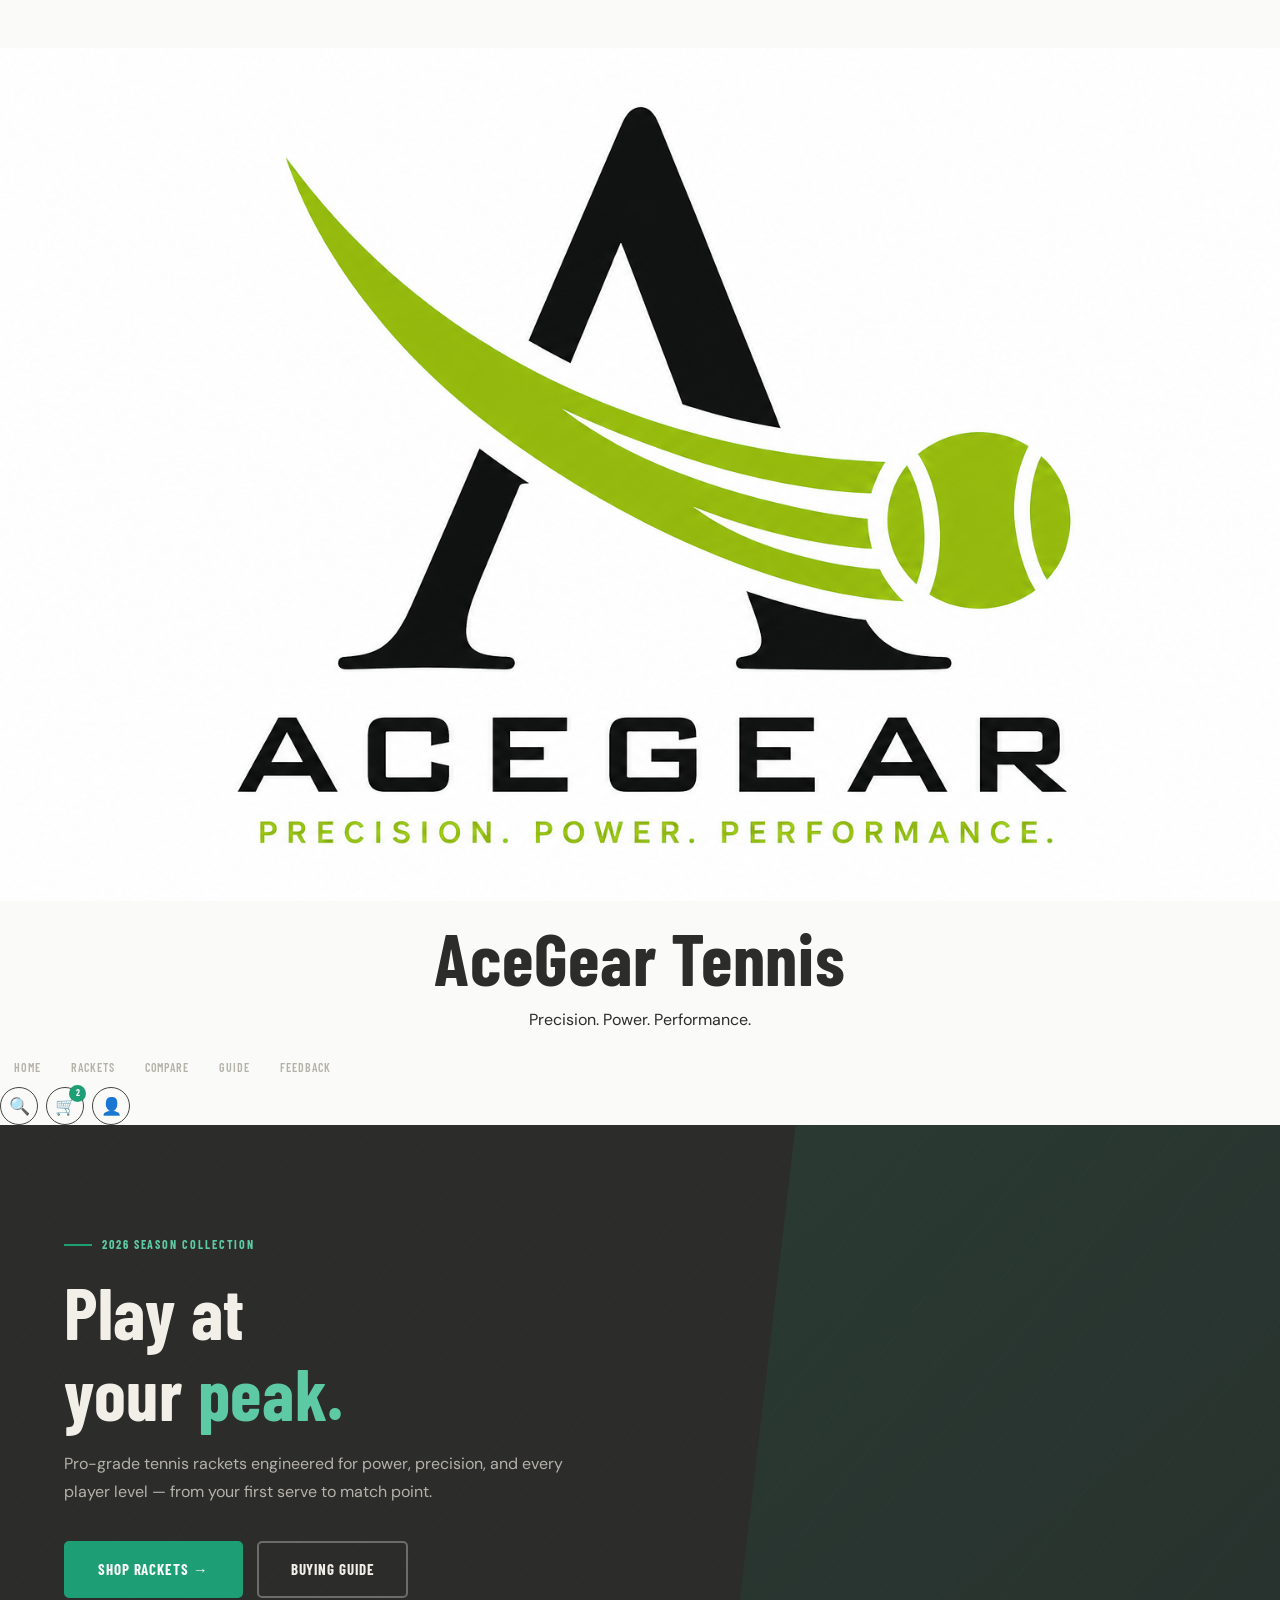
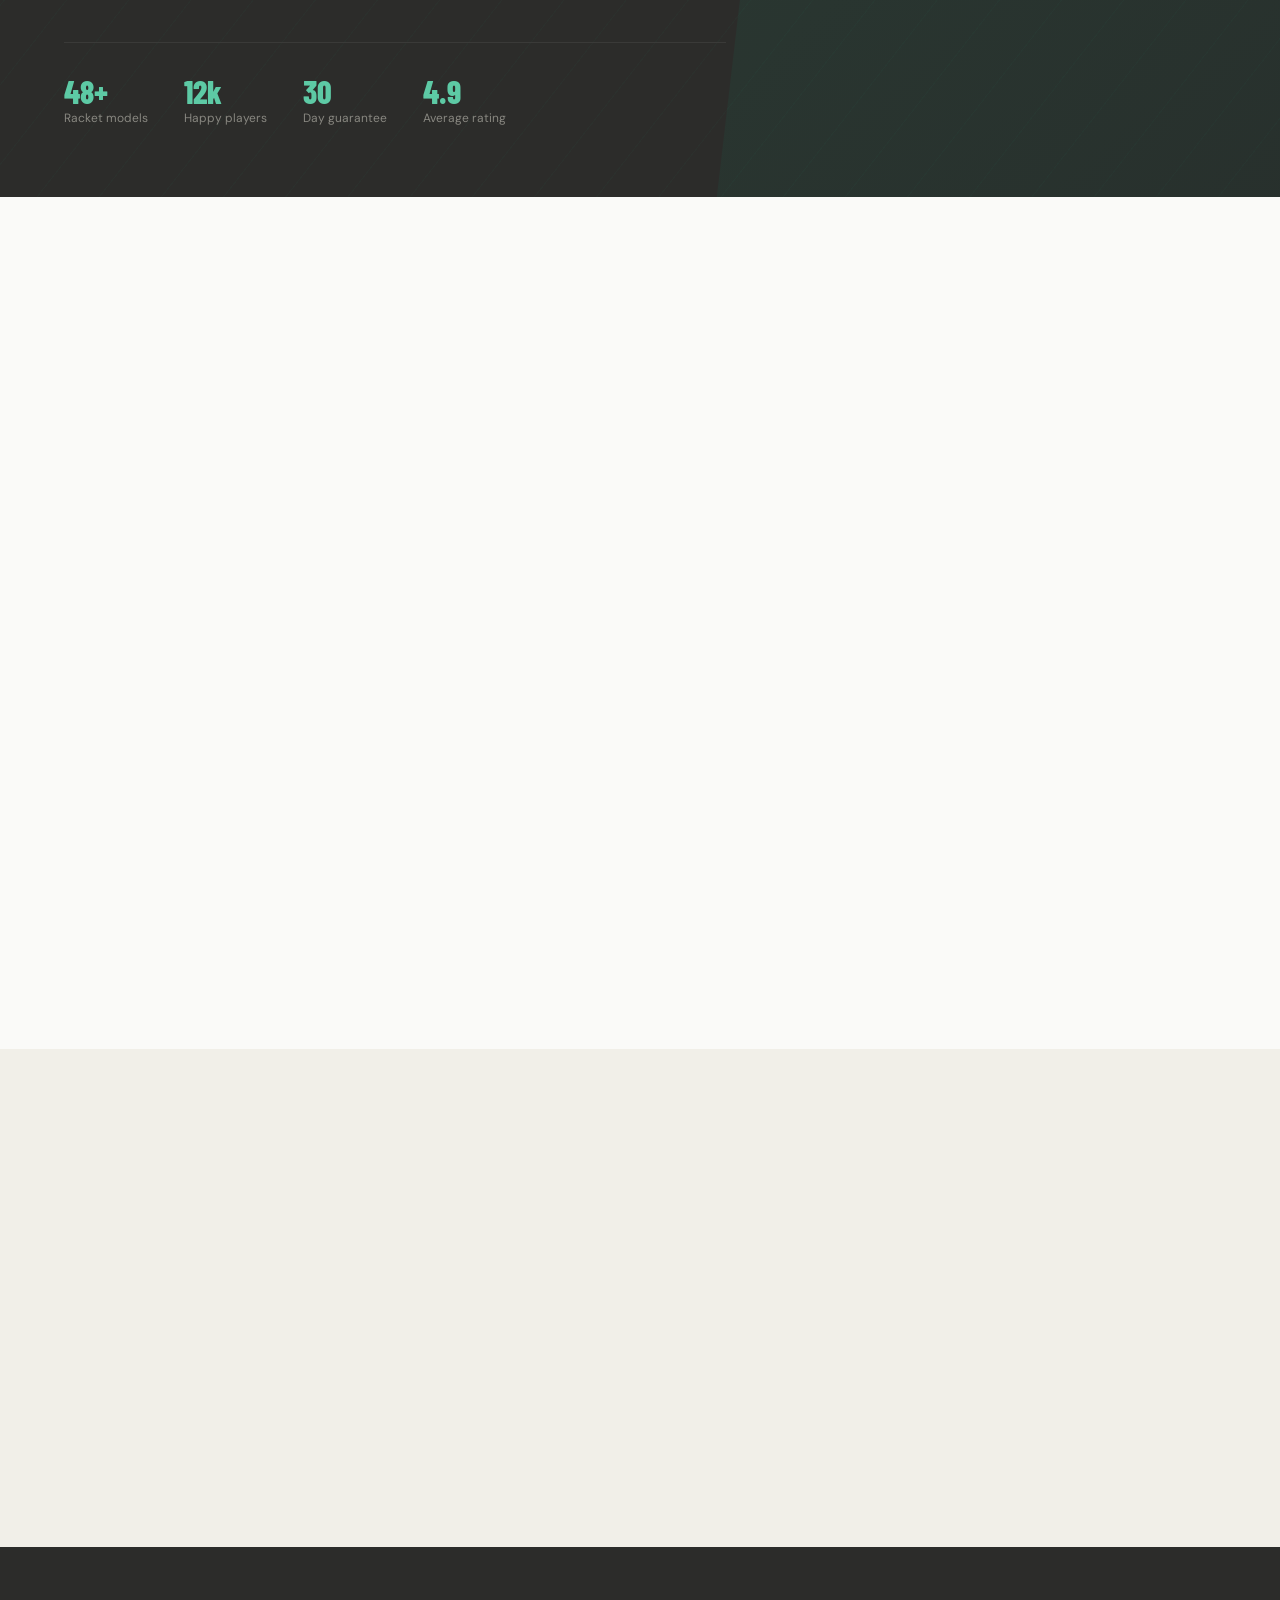
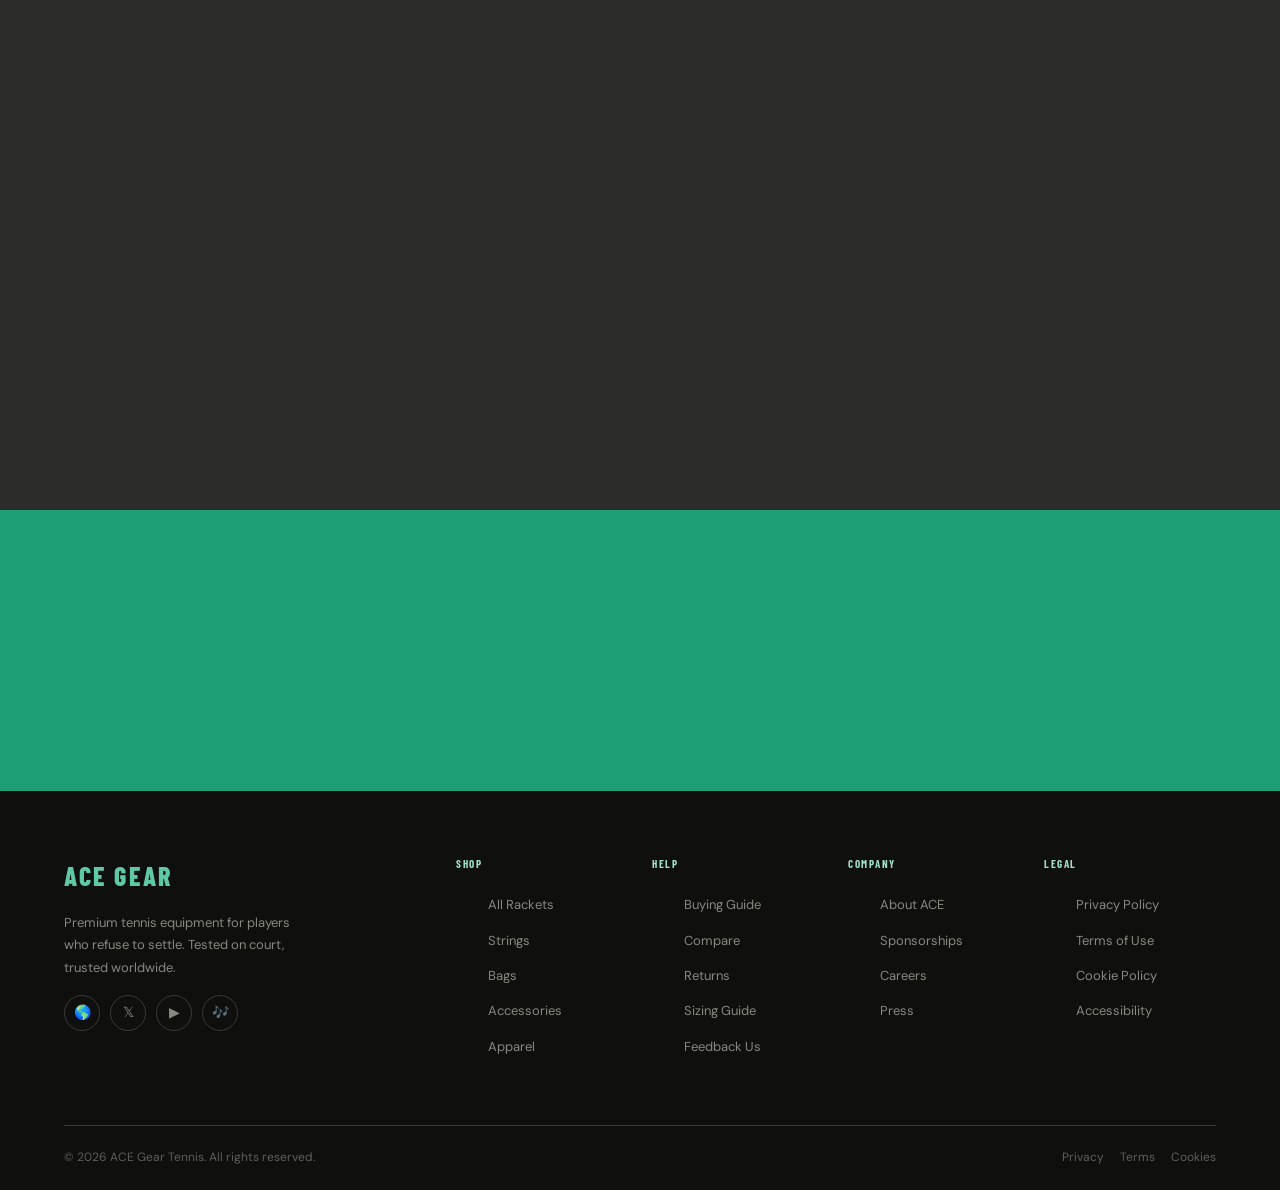
==== index.html @ 5ed45005 "Update index.html" ====
<!DOCTYPE html>
<html lang="en">
<head>
  <meta charset="UTF-8">
  <meta name="viewport" content="width=device-width, initial-scale=1.0">
  <meta name="description" content="ACE Gear – Premium tennis rackets and equipment engineered for every level of player.">
  <meta name="author" content="ACE Gear">
  <title>ACE Gear | Premium Tennis Equipment</title>
  <link rel="stylesheet" href="https://cdn.jsdelivr.net/npm/bootstrap@5.3.3/dist/css/bootstrap.min.css">
  <link rel="stylesheet" href="style.css">
</head>
<body>

  <!-- ══ NAVBAR ══ -->
  <section id="home" class="text-center mt-5">
    
    <img src="logo.png" 
         alt="AceGear Logo"
         class="mx-auto w-16 mb-3">

    <h1 class="text-5xl font-black">AceGear Tennis</h1>
    <p class="text-on-surface-variant mt-2">
        Precision. Power. Performance.
    </p>

</section>
      <div class="nav-main" role="menubar">
        <a class="nav-item-link" href="index.html"     role="menuitem">Home</a>
        <a class="nav-item-link"        href="rackets.html"   role="menuitem">Rackets</a>
        <a class="nav-item-link"        href="compare.html"   role="menuitem">Compare</a>
        <a class="nav-item-link"        href="guide.html"     role="menuitem">Guide</a>
        <a class="nav-item-link"        href="feedback.html"   role="menuitem">Feedback</a>
      </div>
      <div class="nav-actions">
        <button class="nav-icon" aria-label="Search">&#128269;</button>
        <button class="nav-icon" aria-label="Shopping cart">
          &#128722;<span class="cart-dot">2</span>
        </button>
        <button class="nav-icon" aria-label="Account">&#128100;</button>
        <button class="nav-toggler" aria-label="Toggle navigation" aria-expanded="false">&#9776;</button>
      </div>
    </div>
    <div class="nav-mobile" role="menu" aria-label="Mobile navigation">
      <a class="nav-item-link active" href="index.html"   role="menuitem">Home</a>
      <a class="nav-item-link"        href="rackets.html" role="menuitem">Rackets</a>
      <a class="nav-item-link"        href="compare.html" role="menuitem">Compare</a>
      <a class="nav-item-link"        href="guide.html"   role="menuitem">Guide</a>
      <a class="nav-item-link"        href="feedback.html" role="menuitem">Feedback</a>
    </div>
  </nav>

  <!-- ══ HERO ══ -->
  <section class="hero-section" aria-label="Hero banner">
    <div class="container">
      <div class="row">
        <div class="col-lg-7 hero-content">
          <div class="hero-eyebrow">2026 Season Collection</div>
          <h1>Play at<br>your <em>peak.</em></h1>
          <p class="hero-sub">
            Pro-grade tennis rackets engineered for power, precision, and every player level —
            from your first serve to match point.
          </p>
          <div class="hero-cta-row">
            <a href="rackets.html" class="btn-ace btn-primary-ace btn-lg-ace">Shop Rackets &#8594;</a>
            <a href="guide.html"   class="btn-ace btn-ghost-ace btn-lg-ace">Buying Guide</a>
          </div>
          <div class="hero-stats">
            <div>
              <div class="hero-stat-val">48+</div>
              <div class="hero-stat-lbl">Racket models</div>
            </div>
            <div>
              <div class="hero-stat-val">12k</div>
              <div class="hero-stat-lbl">Happy players</div>
            </div>
            <div>
              <div class="hero-stat-val">30</div>
              <div class="hero-stat-lbl">Day guarantee</div>
            </div>
            <div>
              <div class="hero-stat-val">4.9</div>
              <div class="hero-stat-lbl">Average rating</div>
            </div>
          </div>
        </div>
      </div>
    </div>
  </section>

  <!-- ══ FEATURED RACKETS ══ -->
  <section class="section-pad" aria-labelledby="featured-heading">
    <div class="container">
      <div class="sec-head center fade-up">
        <span class="eyebrow">Featured Rackets</span>
        <h2 id="featured-heading">Handpicked for 2026</h2>
        <p>From tour-level precision to beginner-friendly power — find your perfect match.</p>
      </div>

      <div class="row g-4">
        <!-- Card 1 -->
        <div class="col-sm-6 col-lg-3 fade-up">
          <article class="product-card" aria-label="Pro X Blade racket">
            <div class="pc-img">&#127934;</div>
            <div class="pc-body">
              <div class="d-flex align-items-center justify-content-between mb-1">
                <span class="pc-name">Pro X Blade</span>
                <span class="badge-ace badge-teal">Pro</span>
              </div>
              <div class="stars mb-1" aria-label="5 out of 5 stars">&#9733;&#9733;&#9733;&#9733;&#9733;</div>
              <div class="pc-price">P1490.99</div>
              <div class="pc-specs">
                <span class="spec-pill">300g</span>
                <span class="spec-pill">16×19</span>
                <span class="spec-pill">Head 100</span>
              </div>
              <div class="pc-actions">
                <button class="btn-ace btn-primary-ace add-to-cart-btn" aria-label="Add Pro X Blade to cart">Add to cart</button>
                <a href="rackets.html" class="btn-ace btn-outline-ace">View</a>
              </div>
            </div>
          </article>
        </div>

        <!-- Card 2 — Best Seller -->
        <div class="col-sm-6 col-lg-3 fade-up">
          <article class="product-card featured" aria-label="Elite 500 Series racket – Best Seller">
            <div class="pc-badge-wrap">
              <span class="badge-ace badge-dark">&#11088; Best Seller</span>
            </div>
            <div class="pc-img pc-img-featured">&#127934;</div>
            <div class="pc-body">
              <div class="d-flex align-items-center justify-content-between mb-1">
                <span class="pc-name">Elite 500</span>
                <span class="badge-ace badge-teal">Pro</span>
              </div>
              <div class="stars mb-1" aria-label="5 out of 5 stars">&#9733;&#9733;&#9733;&#9733;&#9733;</div>
              <div class="pc-price">P2290.99</div>
              <div class="pc-specs">
                <span class="spec-pill">285g</span>
                <span class="spec-pill">18×20</span>
                <span class="spec-pill">Head 98</span>
              </div>
              <div class="pc-actions">
                <button class="btn-ace btn-primary-ace add-to-cart-btn" aria-label="Add Elite 500 to cart">Add to cart</button>
                <a href="rackets.html" class="btn-ace btn-outline-ace">View</a>
              </div>
            </div>
          </article>
        </div>

        <!-- Card 3 -->
        <div class="col-sm-6 col-lg-3 fade-up">
          <article class="product-card" aria-label="Speed Blade Pro racket">
            <div class="pc-img">&#127934;</div>
            <div class="pc-body">
              <div class="d-flex align-items-center justify-content-between mb-1">
                <span class="pc-name">Speed Blade Pro</span>
                <span class="badge-ace badge-amber">Mid</span>
              </div>
              <div class="stars mb-1" aria-label="4 out of 5 stars">&#9733;&#9733;&#9733;&#9733;&#9734;</div>
              <div class="pc-price">P1890.00</div>
              <div class="pc-specs">
                <span class="spec-pill">295g</span>
                <span class="spec-pill">16×19</span>
                <span class="spec-pill">Head 102</span>
              </div>
              <div class="pc-actions">
                <button class="btn-ace btn-primary-ace add-to-cart-btn" aria-label="Add Speed Blade Pro to cart">Add to cart</button>
                <a href="rackets.html" class="btn-ace btn-outline-ace">View</a>
              </div>
            </div>
          </article>
        </div>

        <!-- Card 4 -->
        <div class="col-sm-6 col-lg-3 fade-up">
          <article class="product-card" aria-label="Ace Club Junior racket">
            <div class="pc-img">&#127934;</div>
            <div class="pc-body">
              <div class="d-flex align-items-center justify-content-between mb-1">
                <span class="pc-name">Club Junior</span>
                <span class="badge-ace badge-blue">Beginner</span>
              </div>
              <div class="stars mb-1" aria-label="4 out of 5 stars">&#9733;&#9733;&#9733;&#9733;&#9734;</div>
              <div class="pc-price">P890.99</div>
              <div class="pc-specs">
                <span class="spec-pill">255g</span>
                <span class="spec-pill">16×18</span>
                <span class="spec-pill">Head 105</span>
              </div>
              <div class="pc-actions">
                <button class="btn-ace btn-primary-ace add-to-cart-btn" aria-label="Add Club Junior to cart">Add to cart</button>
                <a href="rackets.html" class="btn-ace btn-outline-ace">View</a>
              </div>
            </div>
          </article>
        </div>
      </div><!-- /row -->

      <div class="text-center mt-5 fade-up">
        <a href="rackets.html" class="btn-ace btn-dark-ace btn-lg-ace">Browse All Rackets &#8594;</a>
      </div>
    </div>
  </section>

  <!-- ══ WHY ACE GEAR ══ -->
  <section class="section-pad why-section" aria-labelledby="why-heading">
    <div class="container">
      <div class="sec-head center fade-up">
        <span class="eyebrow">Why ACE Gear</span>
        <h2 id="why-heading">Built different. Proven on court.</h2>
        <p>Three pillars that set every ACE Gear frame apart from the competition.</p>
      </div>
      <div class="row g-4">
        <div class="col-md-4 fade-up">
          <div class="feat-card">
            <div class="feat-icon" aria-hidden="true">&#11042;</div>
            <h4>Pro-grade Materials</h4>
            <p>High-modulus graphite frames individually tested to tour standards. Built to last, engineered to perform at every level.</p>
          </div>
        </div>
        <div class="col-md-4 fade-up">
          <div class="feat-card">
            <div class="feat-icon" aria-hidden="true">&#9654;</div>
            <h4>Precision Engineering</h4>
            <p>Every string pattern and balance point is tuned for optimal power transfer and control across our full product range.</p>
          </div>
        </div>
        <div class="col-md-4 fade-up">
          <div class="feat-card">
            <div class="feat-icon" aria-hidden="true">&#10022;</div>
            <h4>30-Day Guarantee</h4>
            <p>Not playing better? Return your racket within 30 days — no questions asked. We stand behind every frame we sell.</p>
          </div>
        </div>
      </div>
    </div>
  </section>

  <!-- ══ TESTIMONIALS ══ -->
  <section class="section-pad testi-section" aria-labelledby="testi-heading">
    <div class="container">
      <div class="sec-head center fade-up">
        <span class="eyebrow" style="color:var(--teal-light);">Testimonials</span>
        <h2 id="testi-heading" style="color:var(--cream);">What players say</h2>
        <p style="color:var(--silver);">Real players. Real results.</p>
      </div>
      <div class="row g-4">
        <div class="col-md-4 fade-up">
          <blockquote class="testi-card">
            <div class="stars mb-3">&#9733;&#9733;&#9733;&#9733;&#9733;</div>
            <p class="testi-quote">"The Elite 500 completely transformed my baseline game. More power, less arm fatigue. I won't play with anything else."</p>
            <footer class="testi-author">
              <div class="testi-avatar" aria-hidden="true">JM</div>
              <div>
                <div class="testi-name">Jordan M.</div>
                <div class="testi-title">Club player &middot; 4.5 NTRP</div>
              </div>
            </footer>
          </blockquote>
        </div>
        <div class="col-md-4 fade-up">
          <blockquote class="testi-card">
            <div class="stars mb-3">&#9733;&#9733;&#9733;&#9733;&#9733;</div>
            <p class="testi-quote">"Switched to the Pro X Blade after 10 years on a different brand. The difference in control is night and day."</p>
            <footer class="testi-author">
              <div class="testi-avatar" aria-hidden="true">SA</div>
              <div>
                <div class="testi-name">Sara A.</div>
                <div class="testi-title">Tournament player &middot; 5.0 NTRP</div>
              </div>
            </footer>
          </blockquote>
        </div>
        <div class="col-md-4 fade-up">
          <blockquote class="testi-card">
            <div class="stars mb-3">&#9733;&#9733;&#9733;&#9733;&#9734;</div>
            <p class="testi-quote">"My son started with the Club Junior — the lightweight frame helped him develop great swing mechanics from day one."</p>
            <footer class="testi-author">
              <div class="testi-avatar" aria-hidden="true">TK</div>
              <div>
                <div class="testi-name">Thabo K.</div>
                <div class="testi-title">Parent &middot; Beginner player</div>
              </div>
            </footer>
          </blockquote>
        </div>
      </div>
    </div>
  </section>

  <!-- ══ CTA BANNER ══ -->
  <section class="cta-banner" aria-label="Call to action">
    <div class="container text-center fade-up">
      <h2>Not sure which racket is right for you?</h2>
      <p>Use our interactive compare tool or read the complete buying guide.</p>
      <div class="d-flex gap-3 justify-content-center flex-wrap">
        <a href="compare.html" class="btn-ace btn-dark-ace btn-lg-ace">Compare Rackets</a>
        <a href="guide.html"   class="btn-ace btn-ghost-ace btn-lg-ace">Read the Guide</a>
      </div>
    </div>
  </section>

  <!-- ══ FOOTER ══ -->
  <footer class="ace-footer" role="contentinfo">
    <div class="container">
      <div class="row g-4">
        <div class="col-lg-4 col-md-6">
          <div class="footer-brand">ACE GEAR</div>
          <p class="footer-desc">Premium tennis equipment for players who refuse to settle. Tested on court, trusted worldwide.</p>
          <div class="footer-social mt-3" aria-label="Social media links">
            <a href="#" class="footer-soc-btn" aria-label="Instagram">&#127758;</a>
            <a href="#" class="footer-soc-btn" aria-label="Twitter">&#120143;</a>
            <a href="#" class="footer-soc-btn" aria-label="YouTube">&#9654;</a>
            <a href="#" class="footer-soc-btn" aria-label="TikTok">&#127926;</a>
          </div>
        </div>
        <div class="col-lg-2 col-md-3 col-6">
          <div class="footer-heading">Shop</div>
          <ul class="footer-links">
            <li><a href="rackets.html">All Rackets</a></li>
            <li><a href="#">Strings</a></li>
            <li><a href="#">Bags</a></li>
            <li><a href="#">Accessories</a></li>
            <li><a href="#">Apparel</a></li>
          </ul>
        </div>
        <div class="col-lg-2 col-md-3 col-6">
          <div class="footer-heading">Help</div>
          <ul class="footer-links">
            <li><a href="guide.html">Buying Guide</a></li>
            <li><a href="compare.html">Compare</a></li>
            <li><a href="#">Returns</a></li>
            <li><a href="#">Sizing Guide</a></li>
            <li><a href="feedback.html">Feedback Us</a></li>
          </ul>
        </div>
        <div class="col-lg-2 col-md-3 col-6">
          <div class="footer-heading">Company</div>
          <ul class="footer-links">
            <li><a href="#">About ACE</a></li>
            <li><a href="#">Sponsorships</a></li>
            <li><a href="#">Careers</a></li>
            <li><a href="#">Press</a></li>
          </ul>
        </div>
        <div class="col-lg-2 col-md-3 col-6">
          <div class="footer-heading">Legal</div>
          <ul class="footer-links">
            <li><a href="#">Privacy Policy</a></li>
            <li><a href="#">Terms of Use</a></li>
            <li><a href="#">Cookie Policy</a></li>
            <li><a href="#">Accessibility</a></li>
          </ul>
        </div>
      </div>
      <div class="footer-bottom">
        <span>&copy; 2026 ACE Gear Tennis. All rights reserved.</span>
        <div class="d-flex gap-3">
          <a href="#">Privacy</a>
          <a href="#">Terms</a>
          <a href="#">Cookies</a>
        </div>
      </div>
    </div>
  </footer>

  <script src="https://cdn.jsdelivr.net/npm/bootstrap@5.3.3/dist/js/bootstrap.bundle.min.js"></script>
  <script src="js/main.js"></script>
</body>
</html>
---- style.css ----
/* ============================================================
   ACE GEAR TENNIS — Main Stylesheet
   HTML5 + Bootstrap 5.3 + Custom CSS3
   Fonts: Barlow Condensed (display) + DM Sans (body)
   ============================================================ */
@import url('https://fonts.googleapis.com/css2?family=Barlow+Condensed:wght@400;500;600;700;800&family=DM+Sans:ital,wght@0,300;0,400;0,500;1,400&display=swap');

:root {
  --black:#0F0F0E;--charcoal:#2C2C2A;--charcoal-2:#3A3A38;--charcoal-3:#444441;
  --mid:#5F5E5A;--muted:#888780;--silver:#B4B2A9;--light:#D3D1C7;--cream:#F1EFE8;--white:#FAFAF8;
  --teal:#1D9E75;--teal-dark:#0F6E56;--teal-xdark:#085041;--teal-light:#5DCAA5;
  --teal-pale:#9FE1CB;--teal-bg:#E1F5EE;
  --amber:#EF9F27;--red:#E24B4A;
  --font-display:'Barlow Condensed',sans-serif;--font-body:'DM Sans',sans-serif;
  --radius-sm:5px;--radius-md:10px;--radius-lg:14px;
  --shadow-sm:0 2px 8px rgba(0,0,0,.09);--shadow-md:0 6px 20px rgba(0,0,0,.11);--shadow-lg:0 12px 40px rgba(0,0,0,.15);
  --transition:.22s ease;
}
*,*::before,*::after{box-sizing:border-box;margin:0;padding:0}
html{scroll-behavior:smooth}
body{font-family:var(--font-body);background:var(--white);color:var(--charcoal);line-height:1.65;-webkit-font-smoothing:antialiased}
a{text-decoration:none;color:inherit;transition:var(--transition)}
ul{list-style:none}
img{max-width:100%;display:block;height:auto}
button,input,select,textarea{font-family:var(--font-body)}
button{cursor:pointer}
::selection{background:var(--teal);color:var(--white)}
h1,h2,h3,h4,h5,h6{font-family:var(--font-display);font-weight:700;line-height:1.12;letter-spacing:.01em;color:var(--charcoal)}
h1{font-size:clamp(40px,6vw,72px)}h2{font-size:clamp(28px,4vw,42px)}h3{font-size:clamp(20px,2.5vw,28px)}h4{font-size:20px}
p{line-height:1.72}
.container{max-width:1200px;margin:0 auto;padding:0 24px}
.container-sm{max-width:900px;margin:0 auto;padding:0 24px}
.section-pad{padding:72px 0}.section-sm{padding:44px 0}
.eyebrow{font-family:var(--font-display);font-size:11px;font-weight:700;letter-spacing:.14em;text-transform:uppercase;color:var(--teal);display:block;margin-bottom:10px}

/* Buttons */
.btn-ace{display:inline-flex;align-items:center;justify-content:center;gap:7px;font-family:var(--font-display);font-weight:700;font-size:13px;letter-spacing:.06em;text-transform:uppercase;padding:11px 24px;border-radius:var(--radius-sm);border:2px solid transparent;cursor:pointer;transition:var(--transition);white-space:nowrap}
.btn-primary-ace{background:var(--teal);color:var(--white);border-color:var(--teal)}
.btn-primary-ace:hover{background:var(--teal-dark);border-color:var(--teal-dark);color:var(--white);transform:translateY(-2px);box-shadow:var(--shadow-md)}
.btn-outline-ace{background:transparent;color:var(--teal);border-color:var(--teal)}
.btn-outline-ace:hover{background:var(--teal);color:var(--white)}
.btn-dark-ace{background:var(--charcoal);color:var(--cream);border-color:var(--charcoal)}
.btn-dark-ace:hover{background:var(--black);color:var(--cream);transform:translateY(-1px)}
.btn-ghost-ace{background:transparent;color:var(--cream);border-color:rgba(255,255,255,.3)}
.btn-ghost-ace:hover{background:rgba(255,255,255,.1);color:var(--cream)}
.btn-red-ace{background:transparent;color:var(--red);border-color:var(--red)}
.btn-red-ace:hover{background:var(--red);color:var(--white)}
.btn-sm-ace{padding:7px 15px;font-size:11px}.btn-lg-ace{padding:14px 32px;font-size:15px}.btn-block{width:100%}

/* Badges */
.badge-ace{display:inline-block;font-family:var(--font-display);font-size:10px;font-weight:700;letter-spacing:.06em;text-transform:uppercase;padding:3px 10px;border-radius:20px}
.badge-teal{background:var(--teal-bg);color:var(--teal-xdark)}.badge-dark{background:var(--charcoal);color:var(--teal-pale)}
.badge-amber{background:#FAEEDA;color:#633806}.badge-blue{background:#E6F1FB;color:#0C447C}.badge-red{background:#FCEBEB;color:#791F1F}

.stars{color:var(--amber);font-size:13px;letter-spacing:1.5px}
.spec-pill{display:inline-block;background:var(--teal-bg);color:var(--teal-xdark);font-size:10px;font-weight:600;padding:3px 9px;border-radius:20px;margin:2px 1px;font-family:var(--font-display);letter-spacing:.04em}
.sec-head{margin-bottom:48px}.sec-head h2{margin-bottom:12px}.sec-head p{color:var(--muted);font-size:15px;max-width:520px}
.sec-head.center{text-align:center}.sec-head.center p{margin:0 auto}

/* Navbar */
.ace-navbar{position:fixed;top:0;left:0;right:0;z-index:1050;background:var(--charcoal);height:70px;display:flex;align-items:center;box-shadow:0 2px 20px rgba(0,0,0,.3);transition:background .35s ease,box-shadow .35s ease}
.ace-navbar.scrolled{background:rgba(26,26,24,.96);backdrop-filter:blur(14px);-webkit-backdrop-filter:blur(14px);box-shadow:0 2px 30px rgba(0,0,0,.4)}
.ace-navbar .container{display:flex;align-items:center;width:100%;gap:0}
.nav-brand{font-family:var(--font-display);font-size:24px;font-weight:800;color:var(--teal-light);letter-spacing:.12em;flex-shrink:0;margin-right:36px}
.nav-brand span{color:var(--cream)}
.nav-main{display:flex;align-items:center;gap:2px;flex:1}
.nav-item-link{font-family:var(--font-display);font-size:12px;font-weight:600;letter-spacing:.08em;text-transform:uppercase;color:var(--silver);padding:9px 14px;border-radius:var(--radius-sm);transition:var(--transition);position:relative}
.nav-item-link:hover{color:var(--teal-light)}
.nav-item-link.active{color:var(--teal-light)}
.nav-item-link.active::after{content:'';position:absolute;bottom:-2px;left:14px;right:14px;height:2px;background:var(--teal);border-radius:2px}
.nav-actions{display:flex;align-items:center;gap:8px;margin-left:auto}
.nav-icon{width:38px;height:38px;border-radius:50%;border:1px solid var(--charcoal-3);background:transparent;color:var(--silver);display:flex;align-items:center;justify-content:center;font-size:17px;transition:var(--transition);position:relative}
.nav-icon:hover{border-color:var(--teal);color:var(--teal-light);background:rgba(29,158,117,.1)}
.nav-icon .cart-dot{position:absolute;top:-3px;right:-3px;background:var(--teal);color:var(--white);font-size:9px;font-weight:700;width:17px;height:17px;border-radius:50%;display:flex;align-items:center;justify-content:center;font-family:var(--font-display)}
.nav-toggler{display:none;background:none;border:1px solid var(--charcoal-3);color:var(--silver);padding:7px 11px;border-radius:var(--radius-sm);font-size:18px;line-height:1}
.nav-mobile{display:none;position:fixed;top:70px;left:0;right:0;background:rgba(26,26,24,.98);backdrop-filter:blur(16px);padding:16px 20px;z-index:1049;flex-direction:column;gap:4px;border-top:1px solid var(--charcoal-2)}
.nav-mobile.open{display:flex}
.nav-mobile .nav-item-link{font-size:14px;padding:11px 10px}

/* Hero */
.hero-section{background:var(--charcoal);min-height:580px;padding:110px 0 68px;position:relative;overflow:hidden;display:flex;align-items:center}
.hero-section::before{content:'';position:absolute;inset:0;z-index:0;background:repeating-linear-gradient(-52deg,transparent 0,transparent 48px,rgba(29,158,117,.035) 48px,rgba(29,158,117,.035) 49px)}
.hero-section::after{content:'';position:absolute;right:0;top:0;bottom:0;width:44%;z-index:0;background:linear-gradient(140deg,var(--teal) 0%,var(--teal-xdark) 100%);clip-path:polygon(14% 0,100% 0,100% 100%,0 100%);opacity:.12}
.hero-content{position:relative;z-index:1}
.hero-eyebrow{font-family:var(--font-display);font-size:12px;font-weight:700;letter-spacing:.16em;text-transform:uppercase;color:var(--teal-light);margin-bottom:16px;display:flex;align-items:center;gap:10px}
.hero-eyebrow::before{content:'';width:28px;height:2px;background:var(--teal);flex-shrink:0}
.hero-section h1{color:var(--cream);margin-bottom:18px}
.hero-section h1 em{color:var(--teal-light);font-style:normal}
.hero-sub{font-size:16px;color:var(--silver);max-width:500px;margin-bottom:36px;line-height:1.72}
.hero-cta-row{display:flex;gap:14px;flex-wrap:wrap;margin-bottom:44px}
.hero-stats{display:flex;gap:36px;padding-top:32px;border-top:1px solid var(--charcoal-2);flex-wrap:wrap}
.hero-stat-val{font-family:var(--font-display);font-size:32px;font-weight:800;color:var(--teal-light);line-height:1}
.hero-stat-lbl{font-size:12px;color:var(--muted);margin-top:2px}

/* Product Cards */
.product-card{background:var(--white);border:1px solid rgba(0,0,0,.07);border-radius:var(--radius-lg);overflow:hidden;transition:.4s ease;height:100%;display:flex;flex-direction:column;position:relative}
.product-card:hover{box-shadow:var(--shadow-lg);transform:translateY(-5px)}
.product-card.featured{border:2px solid var(--teal)}
.pc-badge-wrap{position:absolute;top:12px;left:12px;z-index:2}
.pc-img{background:linear-gradient(135deg,var(--teal-bg) 0%,#c6ead8 100%);height:185px;display:flex;align-items:center;justify-content:center;font-size:64px;position:relative;overflow:hidden}
.pc-img-featured{background:linear-gradient(140deg,var(--teal) 0%,var(--teal-xdark) 100%)}
.pc-body{padding:18px;flex:1;display:flex;flex-direction:column}
.pc-name{font-family:var(--font-display);font-size:18px;font-weight:700;color:var(--charcoal);margin-bottom:3px}
.pc-price{font-size:22px;font-weight:500;color:var(--teal);margin-bottom:8px}
.pc-price .was{font-size:13px;color:var(--muted);text-decoration:line-through;margin-left:5px}
.pc-specs{margin:6px 0 14px}
.pc-actions{display:flex;gap:8px;margin-top:auto}
.pc-actions .btn-ace{flex:1;font-size:11px;padding:8px 10px}

/* Why Section */
.why-section{background:var(--cream)}
.feat-icon{width:54px;height:54px;border-radius:var(--radius-md);background:var(--teal-bg);color:var(--teal);display:flex;align-items:center;justify-content:center;font-size:24px;margin-bottom:18px;transition:var(--transition)}
.feat-card:hover .feat-icon{background:var(--teal);color:var(--white)}
.feat-card h4{font-size:19px;margin-bottom:10px}.feat-card p{font-size:14px;color:var(--muted);line-height:1.75}

/* Testimonials */
.testi-section{background:var(--charcoal)}
.testi-card{background:var(--charcoal-2);border-radius:var(--radius-lg);padding:28px 26px;border:1px solid var(--charcoal-3);height:100%}
.testi-quote{font-size:15px;color:var(--silver);line-height:1.78;margin-bottom:22px;font-style:italic}
.testi-author{display:flex;align-items:center;gap:12px}
.testi-avatar{width:44px;height:44px;border-radius:50%;background:var(--teal);color:var(--white);display:flex;align-items:center;justify-content:center;font-family:var(--font-display);font-weight:700;font-size:15px;flex-shrink:0}
.testi-name{font-weight:500;color:var(--cream);font-size:14px}.testi-title{font-size:12px;color:var(--muted)}

/* CTA Banner */
.cta-banner{background:var(--teal);padding:56px 0}
.cta-banner h2{color:var(--white);margin-bottom:10px}.cta-banner p{color:rgba(255,255,255,.82);font-size:16px;margin-bottom:28px}

/* Page Hero */
.page-hero{background:var(--charcoal);padding:100px 0 52px;position:relative;overflow:hidden}
.page-hero::before{content:'';position:absolute;inset:0;background:repeating-linear-gradient(-52deg,transparent 0,transparent 48px,rgba(29,158,117,.03) 48px,rgba(29,158,117,.03) 49px)}
.page-hero .container{position:relative;z-index:1}
.page-hero h1{color:var(--light);margin-bottom:8px}.page-hero p{color:var(--silver);font-size:15px;max-width:560px}

/* Breadcrumb */
.ace-breadcrumb{background:var(--cream);padding:10px 0;font-size:12px;color:var(--muted)}
.ace-breadcrumb a{color:var(--teal)}.ace-breadcrumb a:hover{color:var(--teal-dark)}.ace-breadcrumb .sep{margin:0 7px;color:var(--light)}

/* Filter Panel */
.filter-panel{background:var(--cream);border-radius:var(--radius-lg);padding:22px;position:sticky;top:88px}
.filter-panel-title{font-family:var(--font-display);font-size:16px;font-weight:700;color:var(--charcoal);margin-bottom:20px;padding-bottom:12px;border-bottom:1px solid var(--light)}
.filter-group{margin-bottom:22px}
.filter-group-label{font-size:10px;font-weight:700;letter-spacing:.1em;text-transform:uppercase;color:var(--muted);margin-bottom:10px;display:block}
.filter-opt{display:flex;align-items:center;gap:9px;margin-bottom:8px;font-size:13px;color:var(--charcoal-3);cursor:pointer;padding:3px 0}
.filter-opt input[type=checkbox]{accent-color:var(--teal);width:15px;height:15px}
.filter-opt:hover{color:var(--teal)}
.price-range-wrap input[type=range]{width:100%;accent-color:var(--teal);height:4px;border-radius:2px}
.price-range-labels{display:flex;justify-content:space-between;font-size:11px;color:var(--muted);margin-top:5px}
.sort-bar{display:flex;align-items:center;justify-content:space-between;padding:12px 0;margin-bottom:22px;border-bottom:1px solid var(--light)}
.sort-bar-count{font-size:13px;color:var(--muted)}.sort-bar-count strong{color:var(--charcoal);font-weight:500}
.sort-select{font-size:13px;padding:7px 12px;border:1px solid var(--light);border-radius:var(--radius-sm);background:var(--white);color:var(--charcoal);cursor:pointer}
.sort-select:focus{outline:none;border-color:var(--teal)}

/* Product Detail Panel */
.product-detail-panel{background:var(--charcoal);border-radius:var(--radius-lg);padding:26px}
.pdp-name{font-family:var(--font-display);font-size:24px;font-weight:700;color:var(--cream);margin-bottom:4px}
.pdp-price{font-size:32px;font-weight:500;color:var(--teal-light);margin-bottom:16px}
.pdp-spec-grid{display:grid;grid-template-columns:repeat(3,1fr);gap:8px;margin-bottom:18px}
.pdp-spec{background:var(--charcoal-2);border-radius:var(--radius-sm);padding:9px 11px}
.pdp-spec-lbl{font-size:9px;color:var(--teal-pale);text-transform:uppercase;letter-spacing:.08em;margin-bottom:3px}
.pdp-spec-val{font-size:15px;font-weight:500;color:var(--cream)}
.pdp-actions{display:flex;gap:10px}

/* Compare */
.compare-slot{border:2px dashed var(--teal-light);border-radius:var(--radius-lg);min-height:110px;padding:22px;display:flex;flex-direction:column;align-items:center;justify-content:center;gap:8px;background:var(--teal-bg);cursor:pointer;transition:var(--transition)}
.compare-slot:hover{background:#c2e8d8}
.compare-slot.filled{background:var(--white);border-style:solid;cursor:default;align-items:stretch}
.compare-slot-plus{font-size:30px;color:var(--teal);font-weight:300}
.compare-slot-label{font-size:13px;font-weight:500;color:var(--teal-light)}.compare-slot-hint{font-size:11px;color:var(--teal)}
.compare-table{width:100%;border-collapse:collapse}
.compare-table th{background:var(--charcoal);color:var(--teal-pale);font-family:var(--font-display);font-weight:700;font-size:13px;padding:13px 16px;text-align:center;letter-spacing:.04em}
.compare-table th:first-child{text-align:left}
.compare-table td{padding:12px 16px;border-bottom:1px solid var(--light);text-align:center;color:var(--charcoal-3);font-size:13px}
.compare-table td:first-child{text-align:left;font-size:11px;color:var(--muted);font-weight:600;text-transform:uppercase;letter-spacing:.06em}
.compare-table tr:nth-child(even) td{background:var(--light)}
.compare-winner{color:var(--teal-dark);font-weight:700}
.recommend-box{background:var(--teal-bg);border:2px solid var(--teal);border-radius:var(--radius-lg);padding:22px 26px;display:flex;align-items:center;gap:18px}
.recommend-icon{width:52px;height:52px;border-radius:50%;background:var(--teal);color:var(--white);display:flex;align-items:center;justify-content:center;font-size:24px;flex-shrink:0}
.recommend-lbl{font-size:11px;color:var(--teal-dark);font-weight:700;letter-spacing:.08em;text-transform:uppercase;margin-bottom:3px}
.recommend-name{font-family:var(--font-display);font-size:22px;font-weight:700;color:var(--teal-xdark);margin-bottom:3px}
.recommend-desc{font-size:13px;color:var(--teal-dark)}
.compare-modal-overlay{display:none;position:fixed;inset:0;z-index:2000;background:rgba(0,0,0,.55);backdrop-filter:blur(4px);align-items:center;justify-content:center}
.compare-modal-overlay.open{display:flex}
.compare-modal-box{background:var(--white);border-radius:var(--radius-lg);padding:28px;width:94%;max-width:480px;max-height:85vh;overflow-y:auto;box-shadow:var(--shadow-lg)}
.cmodal-head{display:flex;align-items:center;justify-content:space-between;margin-bottom:18px}
.cmodal-title{font-family:var(--font-display);font-size:20px;font-weight:700}
.cmodal-close{background:none;border:none;font-size:22px;color:var(--muted);cursor:pointer}
.cmodal-search{width:100%;padding:10px 14px;border:1px solid var(--light);border-radius:var(--radius-sm);font-size:14px;margin-bottom:14px}
.cmodal-search:focus{outline:none;border-color:var(--teal)}
.cmodal-list{display:flex;flex-direction:column;gap:4px}
.cmodal-item{display:flex;align-items:center;gap:12px;padding:11px 14px;border-radius:var(--radius-sm);border:1px solid var(--light);cursor:pointer;transition:var(--transition)}
.cmodal-item:hover{background:var(--teal-bg);border-color:var(--teal)}
.cmodal-item-name{font-size:13px;font-weight:500;color:var(--charcoal)}.cmodal-item-price{font-size:12px;color:var(--teal);margin-left:auto}

/* Guide */
.guide-toc{background:var(--cream);border-radius:var(--radius-lg);padding:22px;position:sticky;top:88px}
.guide-toc-title{font-size:11px;font-weight:700;letter-spacing:.1em;text-transform:uppercase;color:var(--muted);margin-bottom:14px}
.toc-link{display:block;font-size:13px;color:var(--muted);padding:8px 12px;border-radius:3px;border-left:3px solid transparent;transition:var(--transition);margin-bottom:3px}
.toc-link:hover,.toc-link.active{color:var(--teal);background:var(--teal-bg);border-left-color:var(--teal)}
.guide-cta-aside{background:var(--charcoal);border-radius:var(--radius-lg);padding:22px;text-align:center;margin-top:22px}
.guide-cta-aside p{font-size:13px;color:var(--silver);margin-bottom:14px}
.guide-section-card{background:var(--white);border:1px solid rgba(0,0,0,.07);border-radius:var(--radius-lg);padding:32px;margin-bottom:22px}
.guide-section-title{font-size:24px;color:var(--charcoal);padding-left:16px;border-left:4px solid var(--teal);margin-bottom:18px}
.guide-body{font-size:14px;color:var(--charcoal-3);line-height:1.82}
.tip-box{background:var(--teal-bg);border-left:4px solid var(--teal);border-radius:0 var(--radius-sm) var(--radius-sm) 0;padding:13px 18px;margin-top:16px;font-size:13px;color:var(--teal-xdark);line-height:1.6}
.level-grid{display:grid;grid-template-columns:repeat(3,1fr);gap:12px;margin:18px 0}
.level-card{border-radius:var(--radius-md);padding:16px}
.level-card h5{font-size:14px;margin-bottom:5px}.level-card p{font-size:12px;line-height:1.5}
.lc-beg{background:var(--teal-bg)}.lc-beg h5{color:var(--teal-xdark)}.lc-beg p{color:var(--teal-dark)}
.lc-mid{background:var(--charcoal)}.lc-mid h5{color:var(--teal-pale)}.lc-mid p{color:var(--silver)}
.lc-pro{background:var(--black)}.lc-pro h5{color:var(--teal-light)}.lc-pro p{color:var(--muted)}

/* Contact */
.form-label-ace{display:block;font-size:11px;font-weight:700;color:var(--charcoal-3);margin-bottom:5px;letter-spacing:.06em;text-transform:uppercase}
.form-control-ace{width:100%;padding:11px 15px;border:1px solid var(--light);border-radius:var(--radius-sm);font-size:14px;color:var(--charcoal);background:var(--white);transition:border-color .2s,box-shadow .2s;font-family:var(--font-body)}
.form-control-ace:focus{outline:none;border-color:var(--teal);box-shadow:0 0 0 3px rgba(29,158,117,.14)}
.form-control-ace.is-error{border-color:var(--red)}
.form-group-ace{margin-bottom:18px}
.form-err{font-size:11px;color:var(--red);margin-top:4px;display:none}
.form-err.show{display:block}
textarea.form-control-ace{resize:vertical;min-height:128px}
.contact-info-item{display:flex;align-items:center;gap:14px;padding:13px 0;border-bottom:1px solid var(--light);font-size:13px;color:var(--charcoal-3)}
.contact-info-item:last-child{border-bottom:none}
.ci-icon{width:36px;height:36px;border-radius:50%;background:var(--teal-bg);color:var(--teal);display:flex;align-items:center;justify-content:center;font-size:16px;flex-shrink:0}
.hours-row{display:flex;justify-content:space-between;align-items:center;font-size:13px;padding:7px 0;border-bottom:1px solid var(--light)}
.hours-row:last-child{border:none}
.hours-day{color:var(--muted)}.hours-time{font-weight:500;color:var(--charcoal-3)}
.thankyou-panel{display:none;text-align:center;padding:52px 28px}
.ty-circle{width:68px;height:68px;border-radius:50%;background:var(--teal);color:var(--white);display:flex;align-items:center;justify-content:center;font-size:30px;margin:0 auto 22px;animation:popIn .5s cubic-bezier(.175,.885,.32,1.275)}
@keyframes popIn{from{transform:scale(0);opacity:0}to{transform:scale(1);opacity:1}}
.ty-title{font-size:32px;margin-bottom:10px}.ty-text{font-size:15px;color:var(--muted);margin-bottom:26px}

/* Footer */
.ace-footer{background:var(--black);padding:64px 0 0}
.footer-brand{font-family:var(--font-display);font-size:26px;font-weight:800;color:var(--teal-light);letter-spacing:.1em;margin-bottom:14px}
.footer-desc{font-size:13px;color:var(--muted);line-height:1.72;max-width:230px}
.footer-heading{font-family:var(--font-display);font-size:11px;font-weight:700;letter-spacing:.14em;text-transform:uppercase;color:var(--teal-pale);margin-bottom:18px}
.footer-links li{margin-bottom:9px}.footer-links a{font-size:13px;color:var(--muted)}.footer-links a:hover{color:var(--teal-light)}
.footer-social{display:flex;gap:10px;margin-top:8px}
.footer-soc-btn{width:36px;height:36px;border-radius:50%;border:1px solid var(--charcoal-2);background:transparent;color:var(--muted);font-size:14px;display:flex;align-items:center;justify-content:center;transition:var(--transition)}
.footer-soc-btn:hover{border-color:var(--teal);color:var(--teal-light);background:rgba(29,158,117,.1)}
.footer-bottom{border-top:1px solid var(--charcoal-2);padding:22px 0;margin-top:50px;display:flex;align-items:center;justify-content:space-between;font-size:12px;color:var(--mid);flex-wrap:wrap;gap:10px}
.footer-bottom a{color:var(--mid)}.footer-bottom a:hover{color:var(--teal-light)}

/* Animations */
.fade-up{opacity:0;transform:translateY(26px);transition:opacity .6s ease,transform .6s ease}
.fade-up.visible{opacity:1;transform:translateY(0)}
.fade-up:nth-child(2){transition-delay:.08s}.fade-up:nth-child(3){transition-delay:.16s}.fade-up:nth-child(4){transition-delay:.24s}

/* Responsive */
@media(max-width:991px){.nav-main{display:none}.nav-toggler{display:flex;align-items:center}.hero-section{padding-top:100px}.level-grid{grid-template-columns:1fr}.pdp-spec-grid{grid-template-columns:repeat(2,1fr)}}
@media(max-width:767px){.hero-cta-row{flex-direction:column}.hero-cta-row .btn-ace{justify-content:center}.filter-panel{position:static}.recommend-box{flex-direction:column;text-align:center}.guide-toc{position:static}}
@media(max-width:575px){.compare-table th,.compare-table td{padding:9px 10px;font-size:11px}.pdp-actions{flex-direction:column}.footer-bottom{flex-direction:column;align-items:flex-start}}
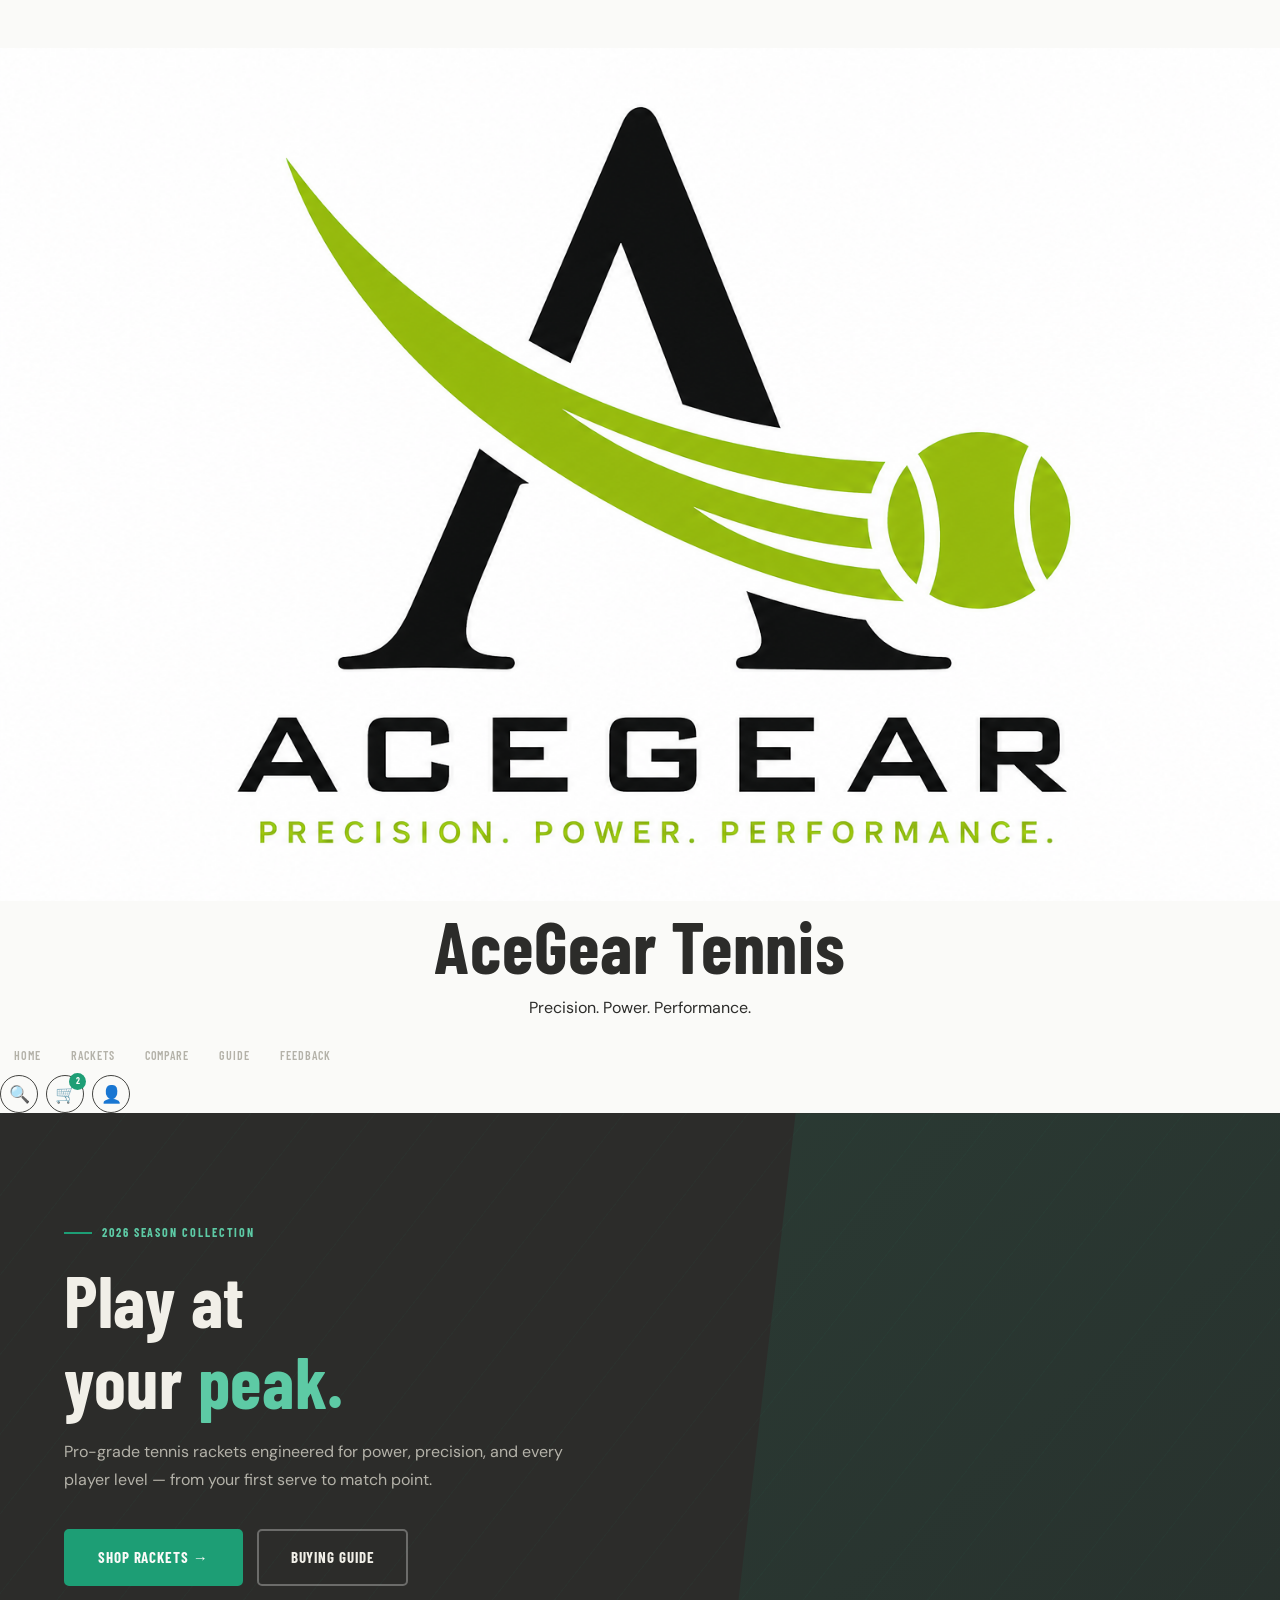
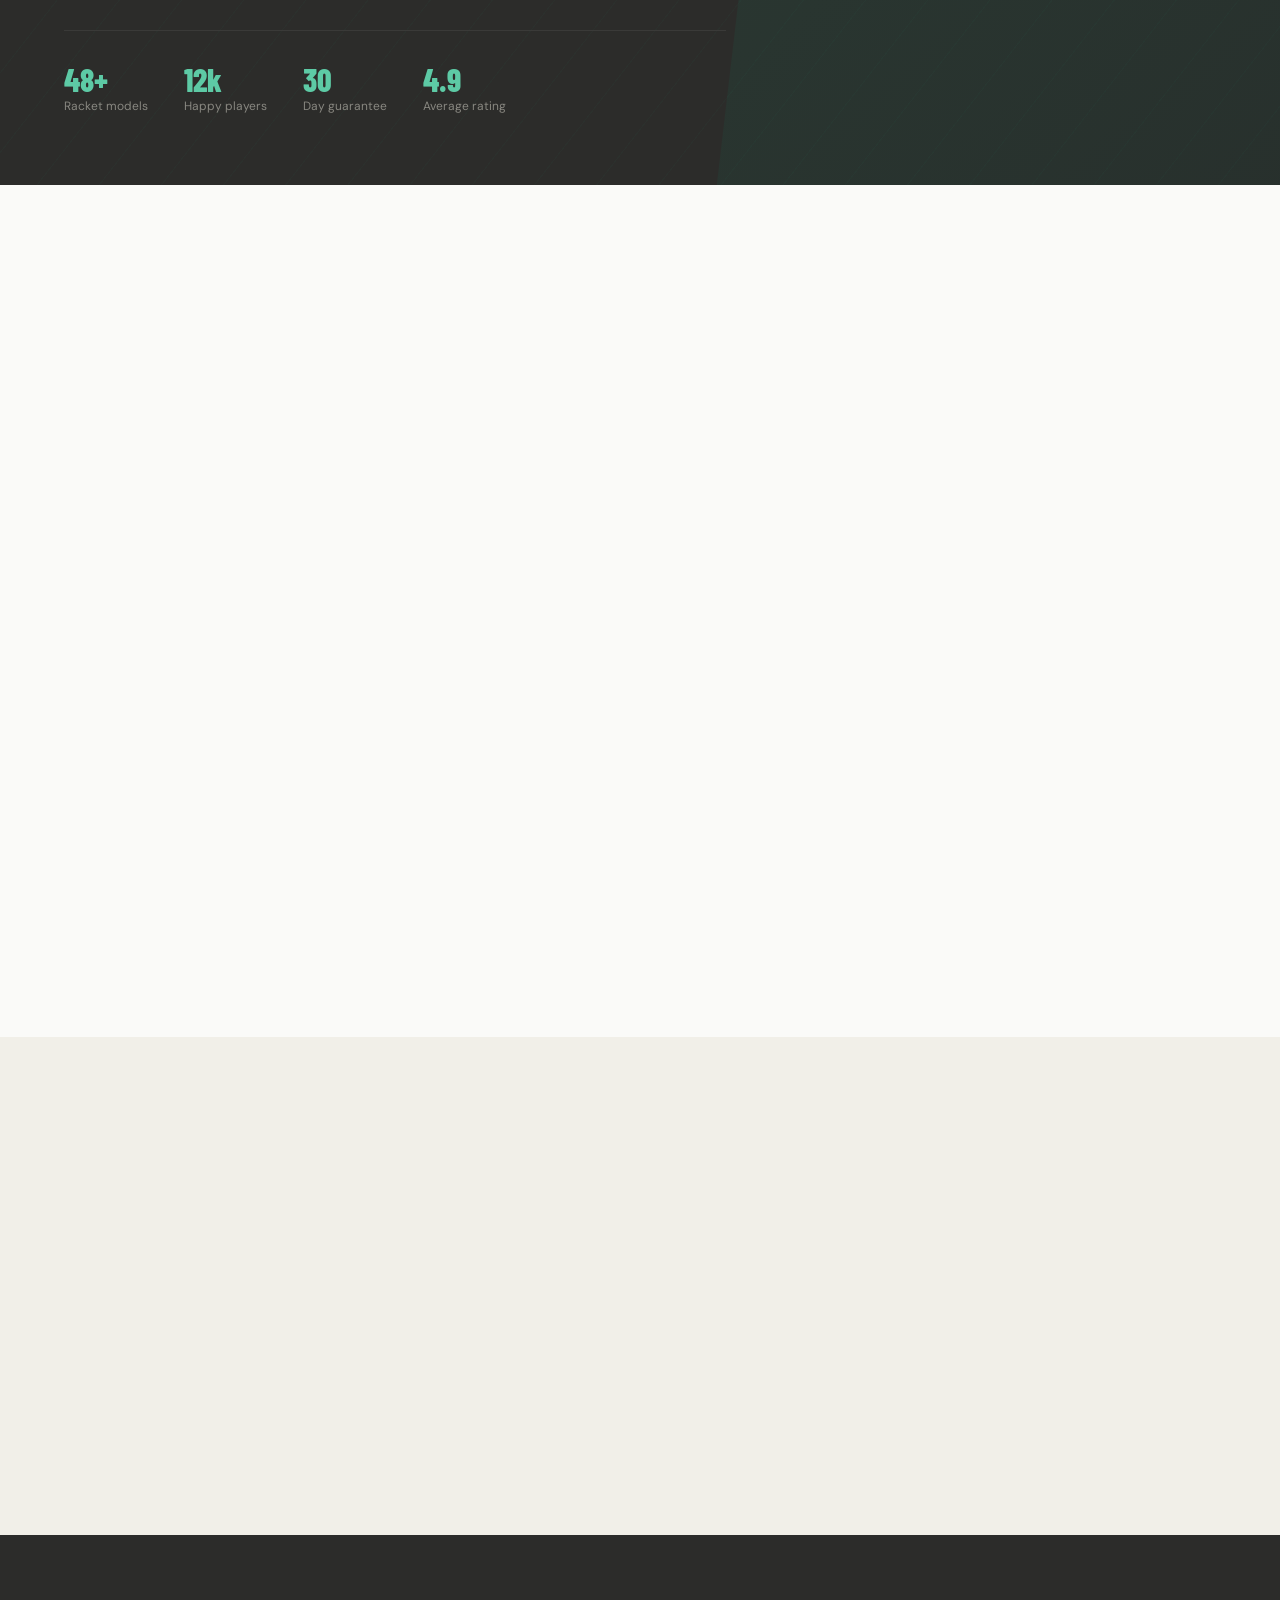
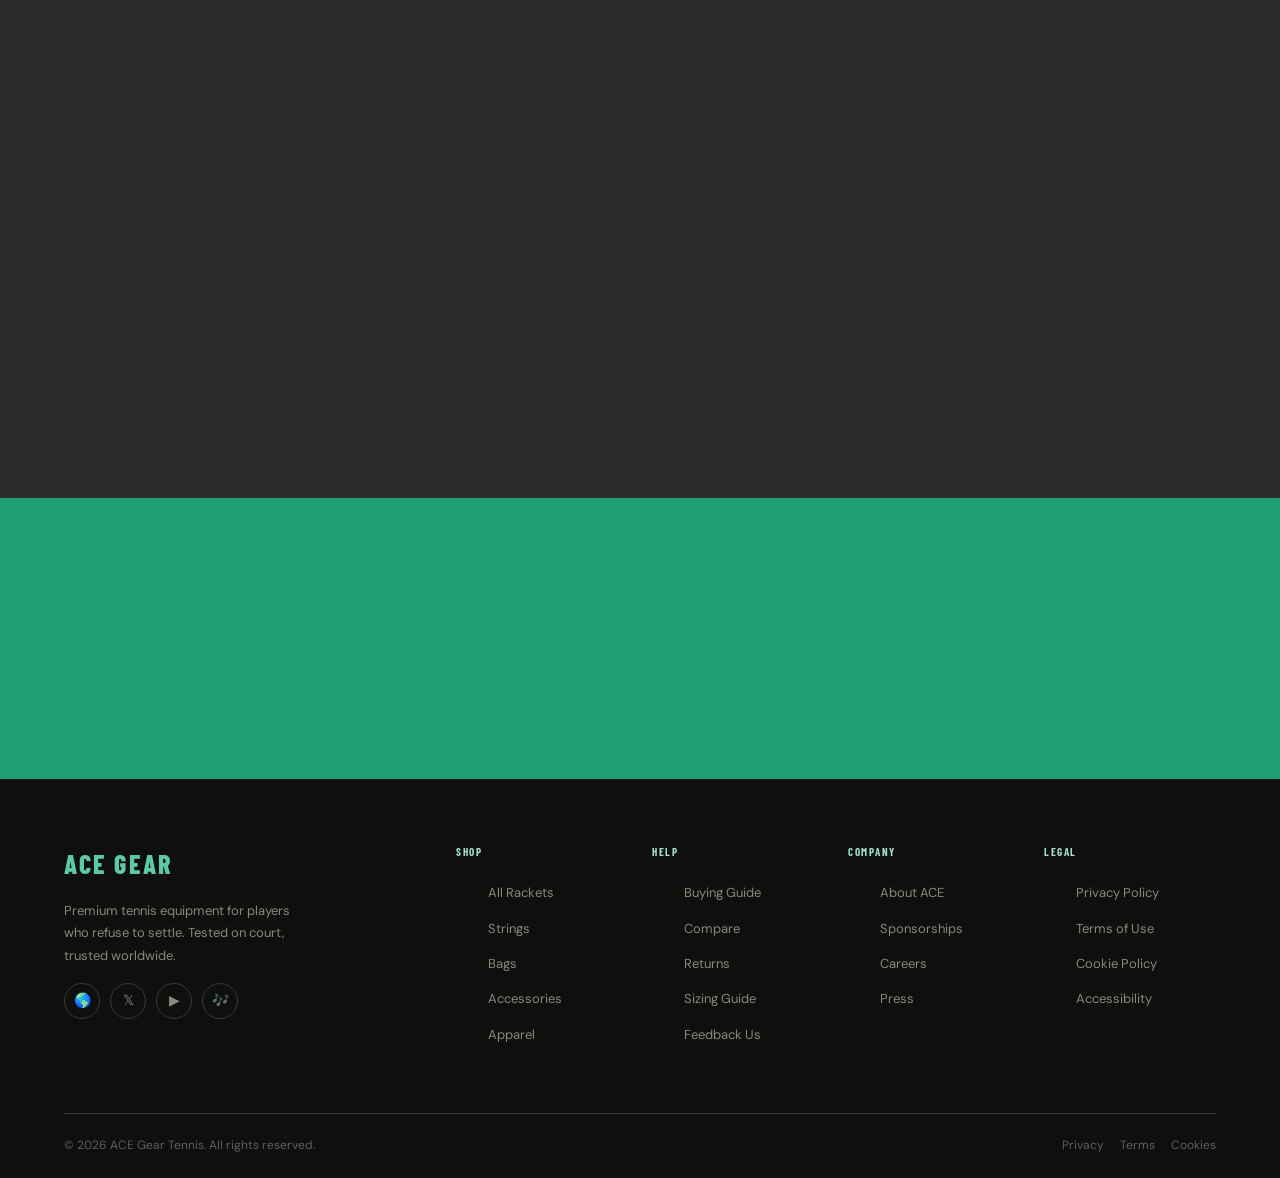
==== commit 3f843806: "Update index.html" ====
--- a/index.html
+++ b/index.html
@@ -16,10 +16,10 @@
     
     <img src="logo.png" 
          alt="AceGear Logo"
-         class="mx-auto w-16 mb-3">
+         class="mx-auto w-4 mb-1">
 
     <h1 class="text-5xl font-black">AceGear Tennis</h1>
-    <p class="text-on-surface-variant mt-2">
+    <p class="text-on-surface-variant mt-1">
         Precision. Power. Performance.
     </p>
 
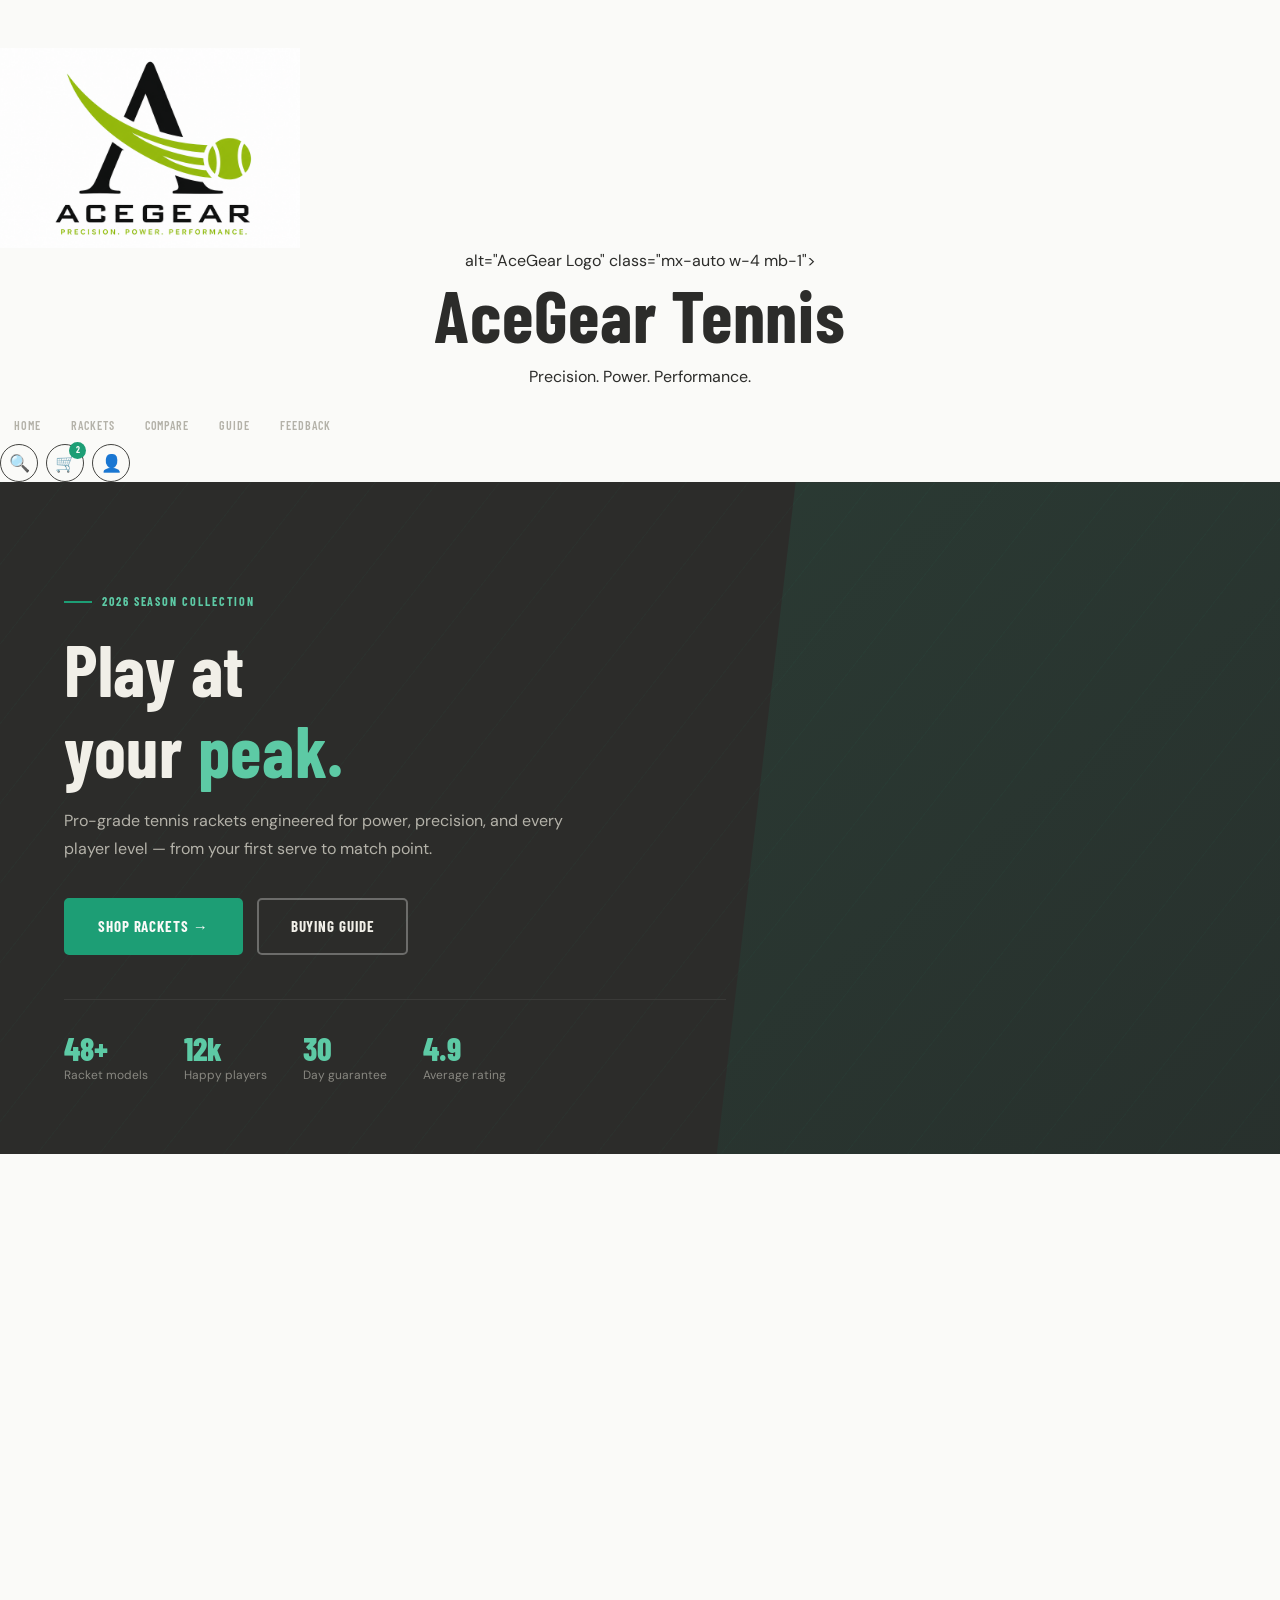
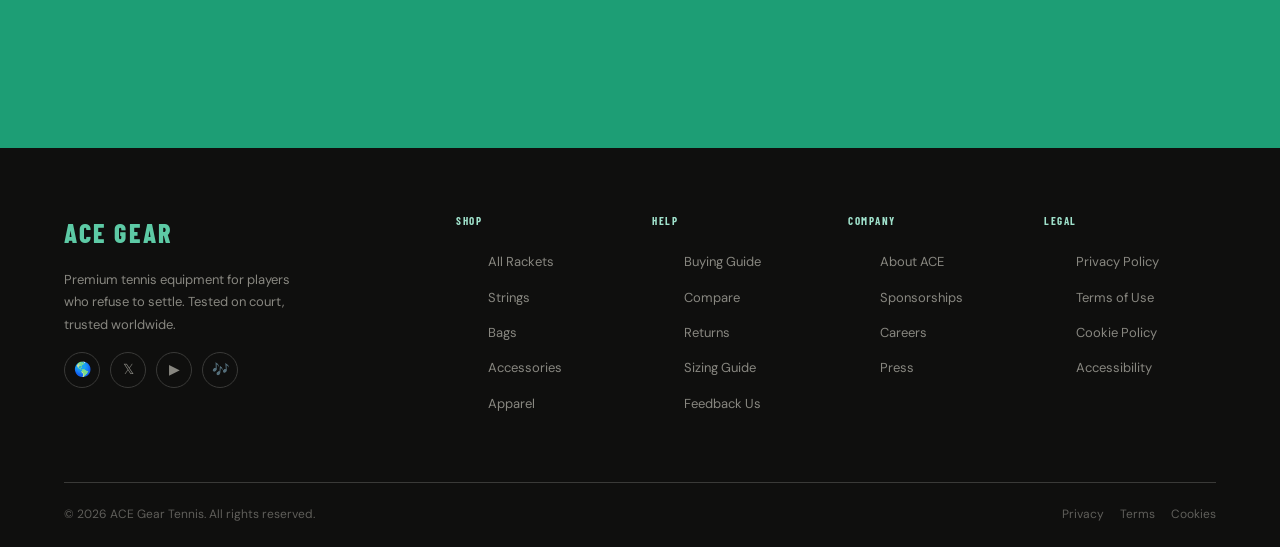
==== commit 3408515e: "Update index.html" ====
--- a/index.html
+++ b/index.html
@@ -14,7 +14,7 @@
   <!-- ══ NAVBAR ══ -->
   <section id="home" class="text-center mt-5">
     
-    <img src="logo.png" 
+    <img src="logo.png" width="300">
          alt="AceGear Logo"
          class="mx-auto w-4 mb-1">
 
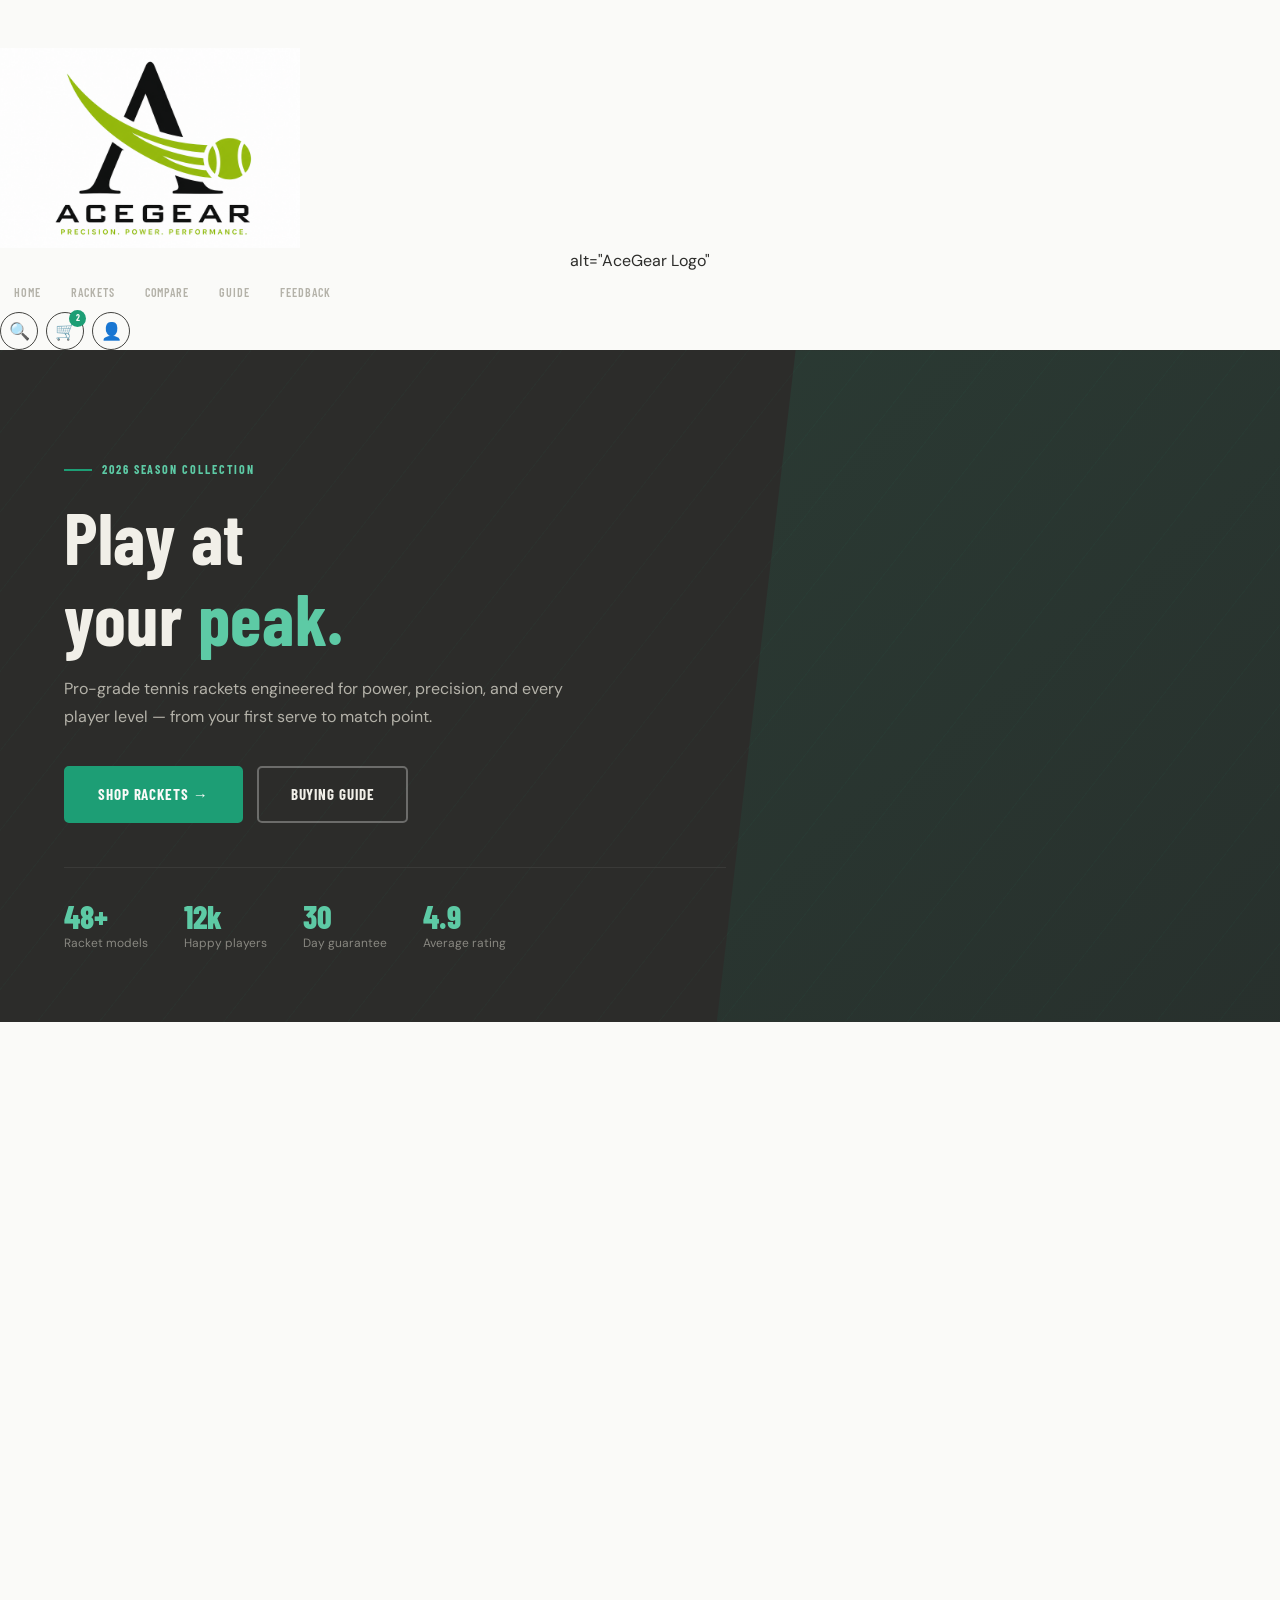
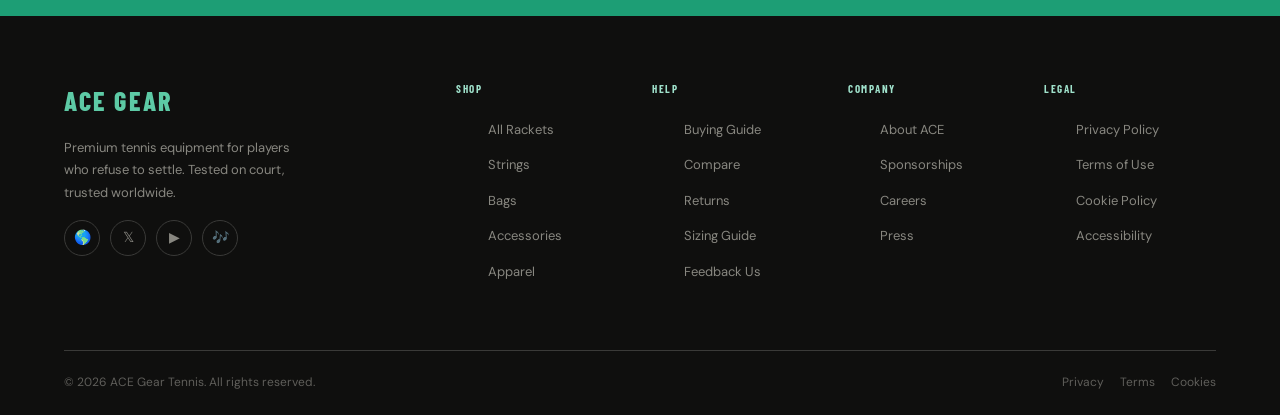
==== commit b439493e: "Update index.html" ====
--- a/index.html
+++ b/index.html
@@ -16,13 +16,6 @@
     
     <img src="logo.png" width="300">
          alt="AceGear Logo"
-         class="mx-auto w-4 mb-1">
-
-    <h1 class="text-5xl font-black">AceGear Tennis</h1>
-    <p class="text-on-surface-variant mt-1">
-        Precision. Power. Performance.
-    </p>
-
 </section>
       <div class="nav-main" role="menubar">
         <a class="nav-item-link" href="index.html"     role="menuitem">Home</a>
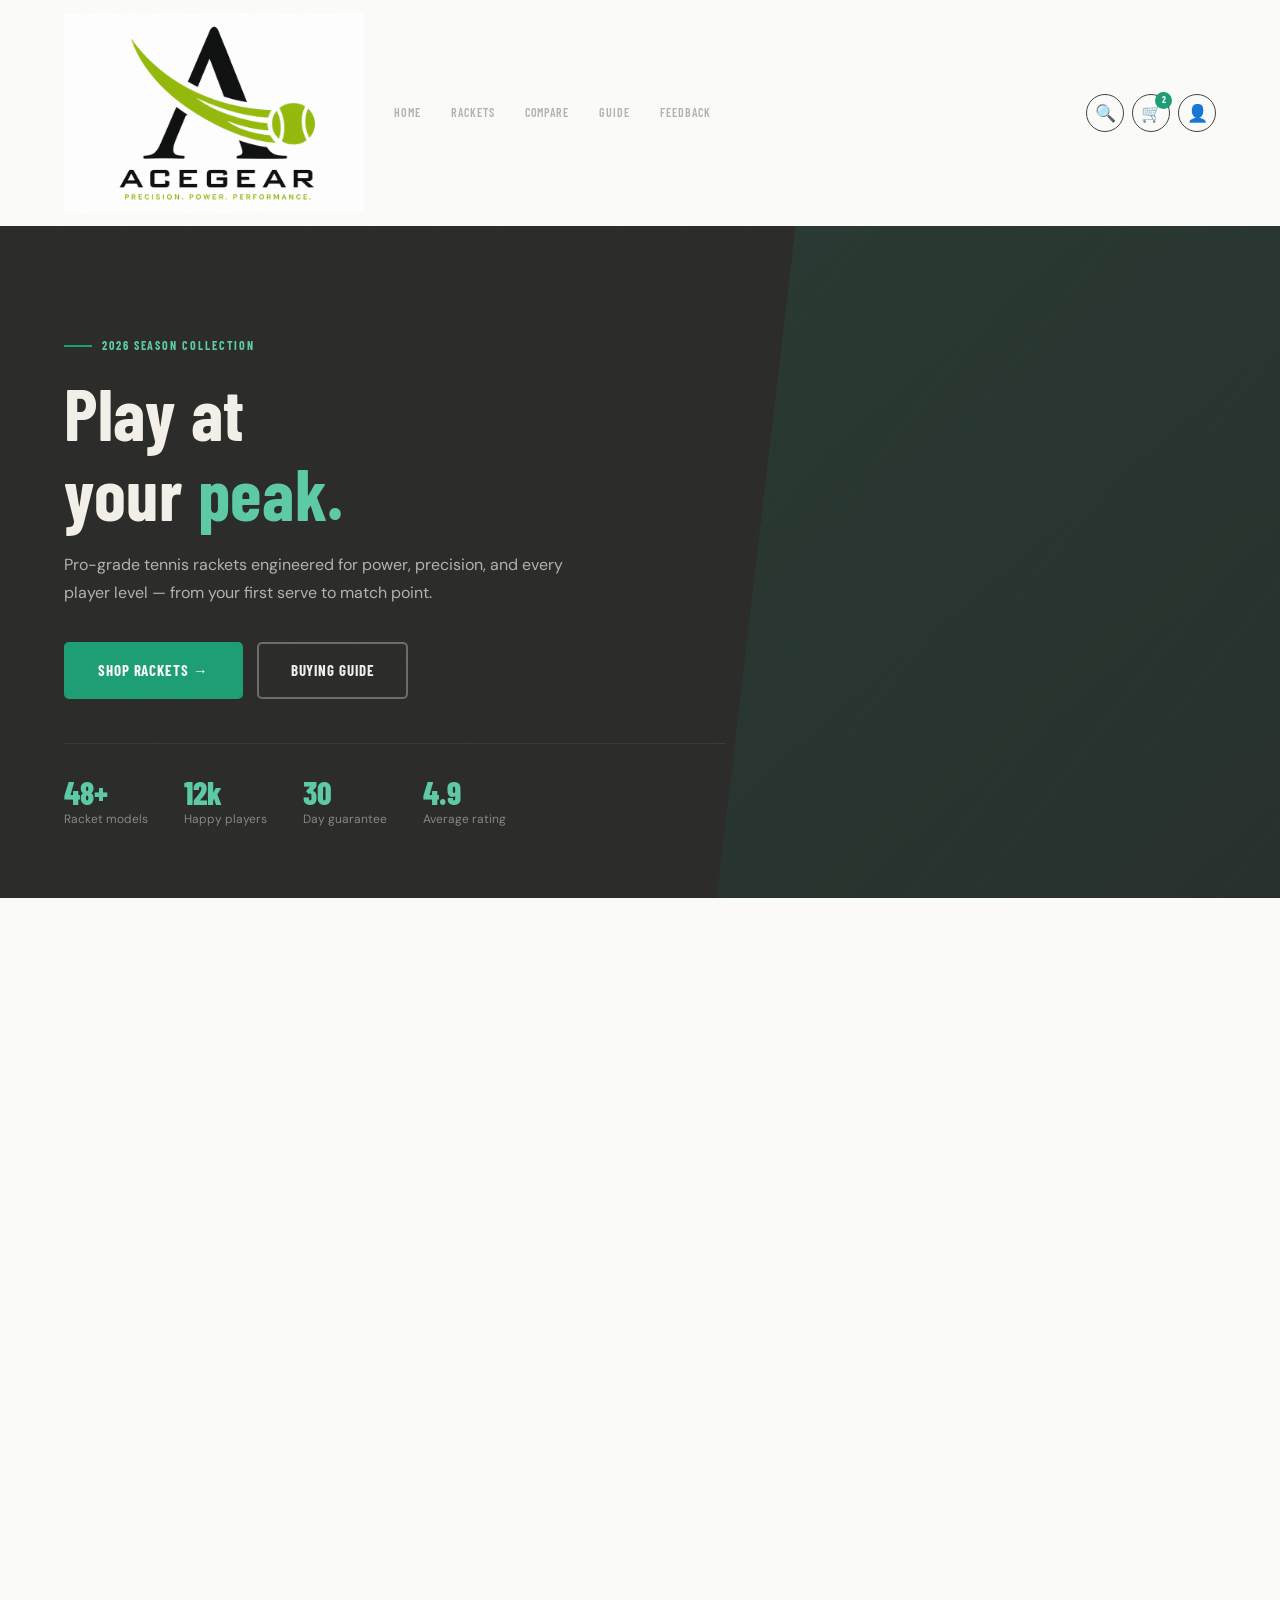
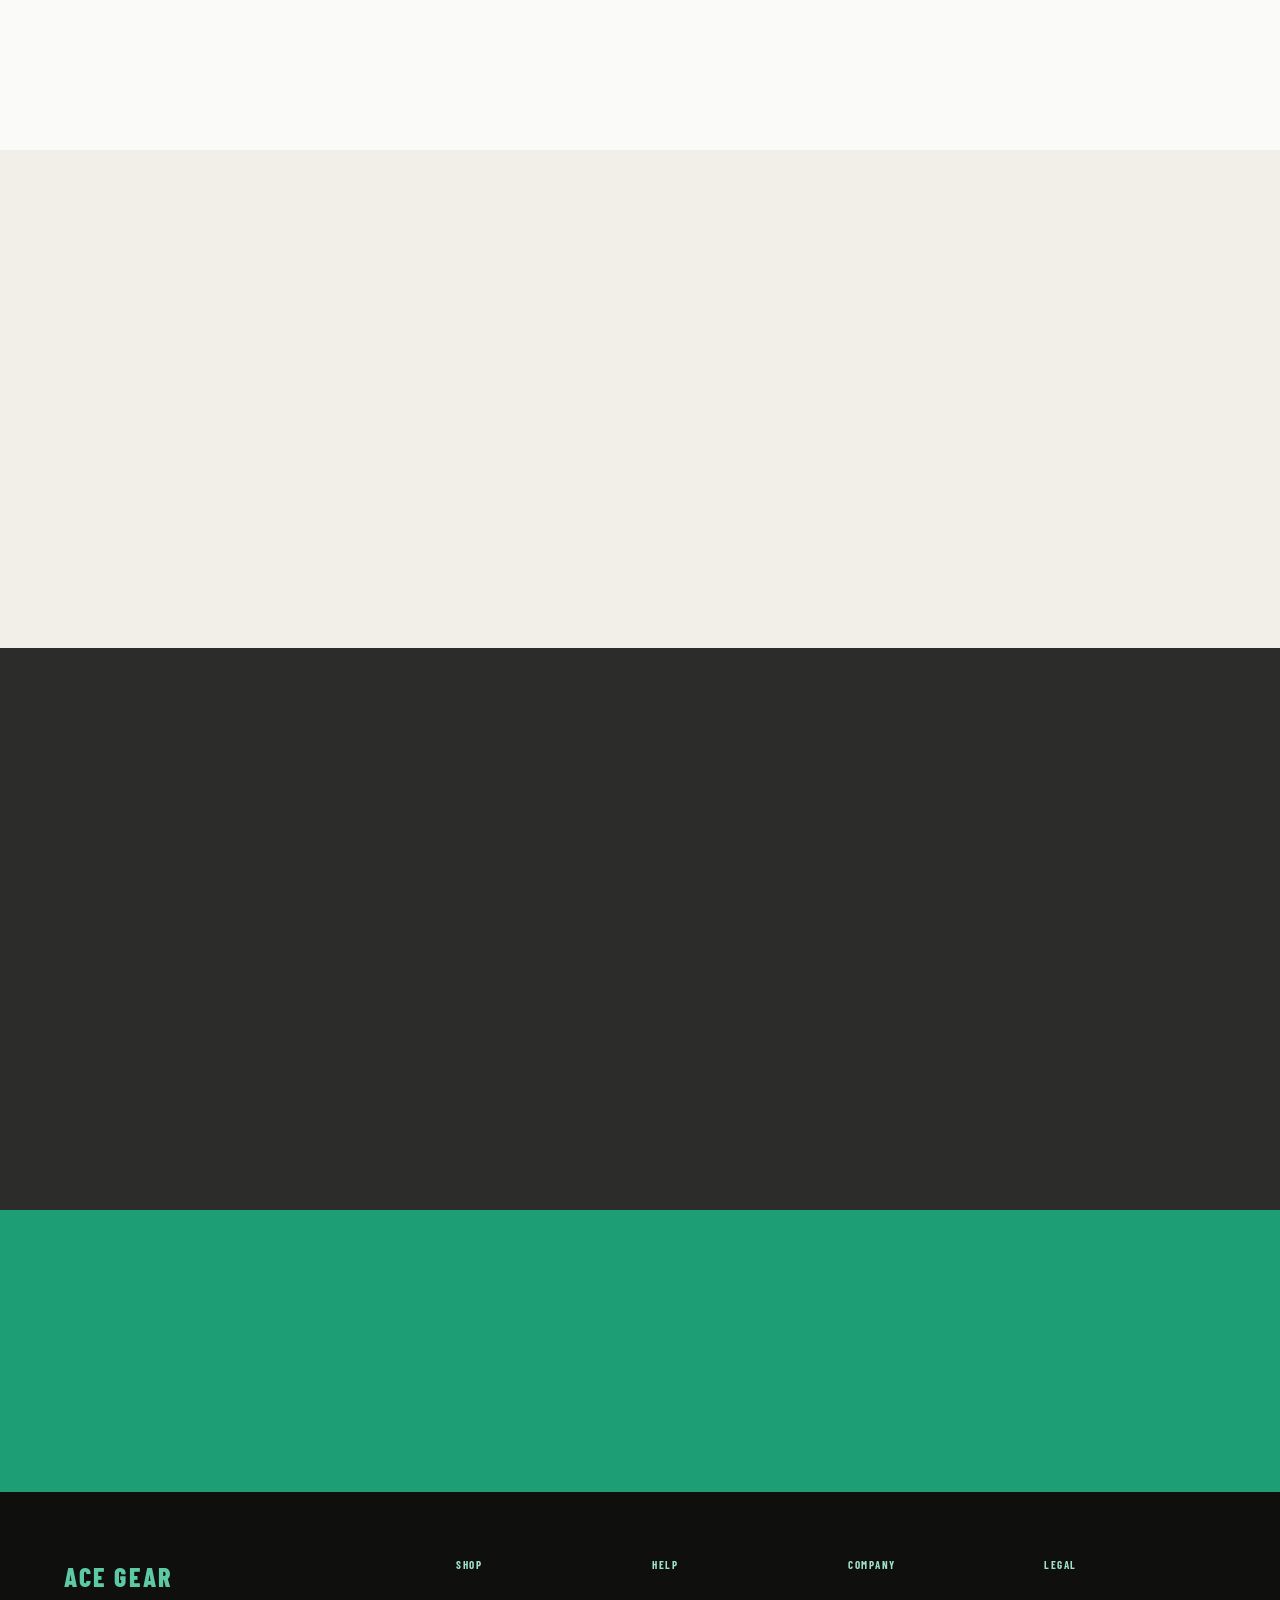
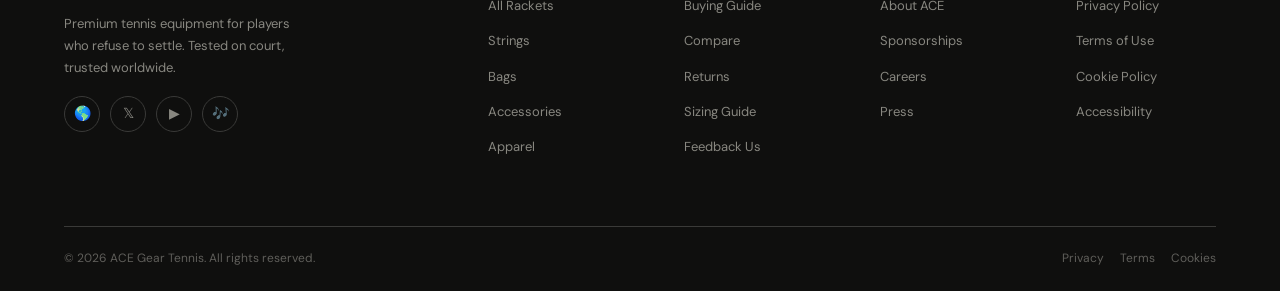
==== commit 4f0651b7: "Update index.html" ====
--- a/index.html
+++ b/index.html
@@ -12,11 +12,10 @@
 <body>
 
   <!-- ══ NAVBAR ══ -->
-  <section id="home" class="text-center mt-5">
-    
-    <img src="logo.png" width="300">
-         alt="AceGear Logo"
-</section>
+   <!-- NAVBAR -->
+  <nav class="navbar">
+    <div class="container">
+      <a class="navbar-brand" href="index.html"><img src="logo.png" alt="ACE Gear logo" width="300" style="object-fit:contain;"></a>
       <div class="nav-main" role="menubar">
         <a class="nav-item-link" href="index.html"     role="menuitem">Home</a>
         <a class="nav-item-link"        href="rackets.html"   role="menuitem">Rackets</a>
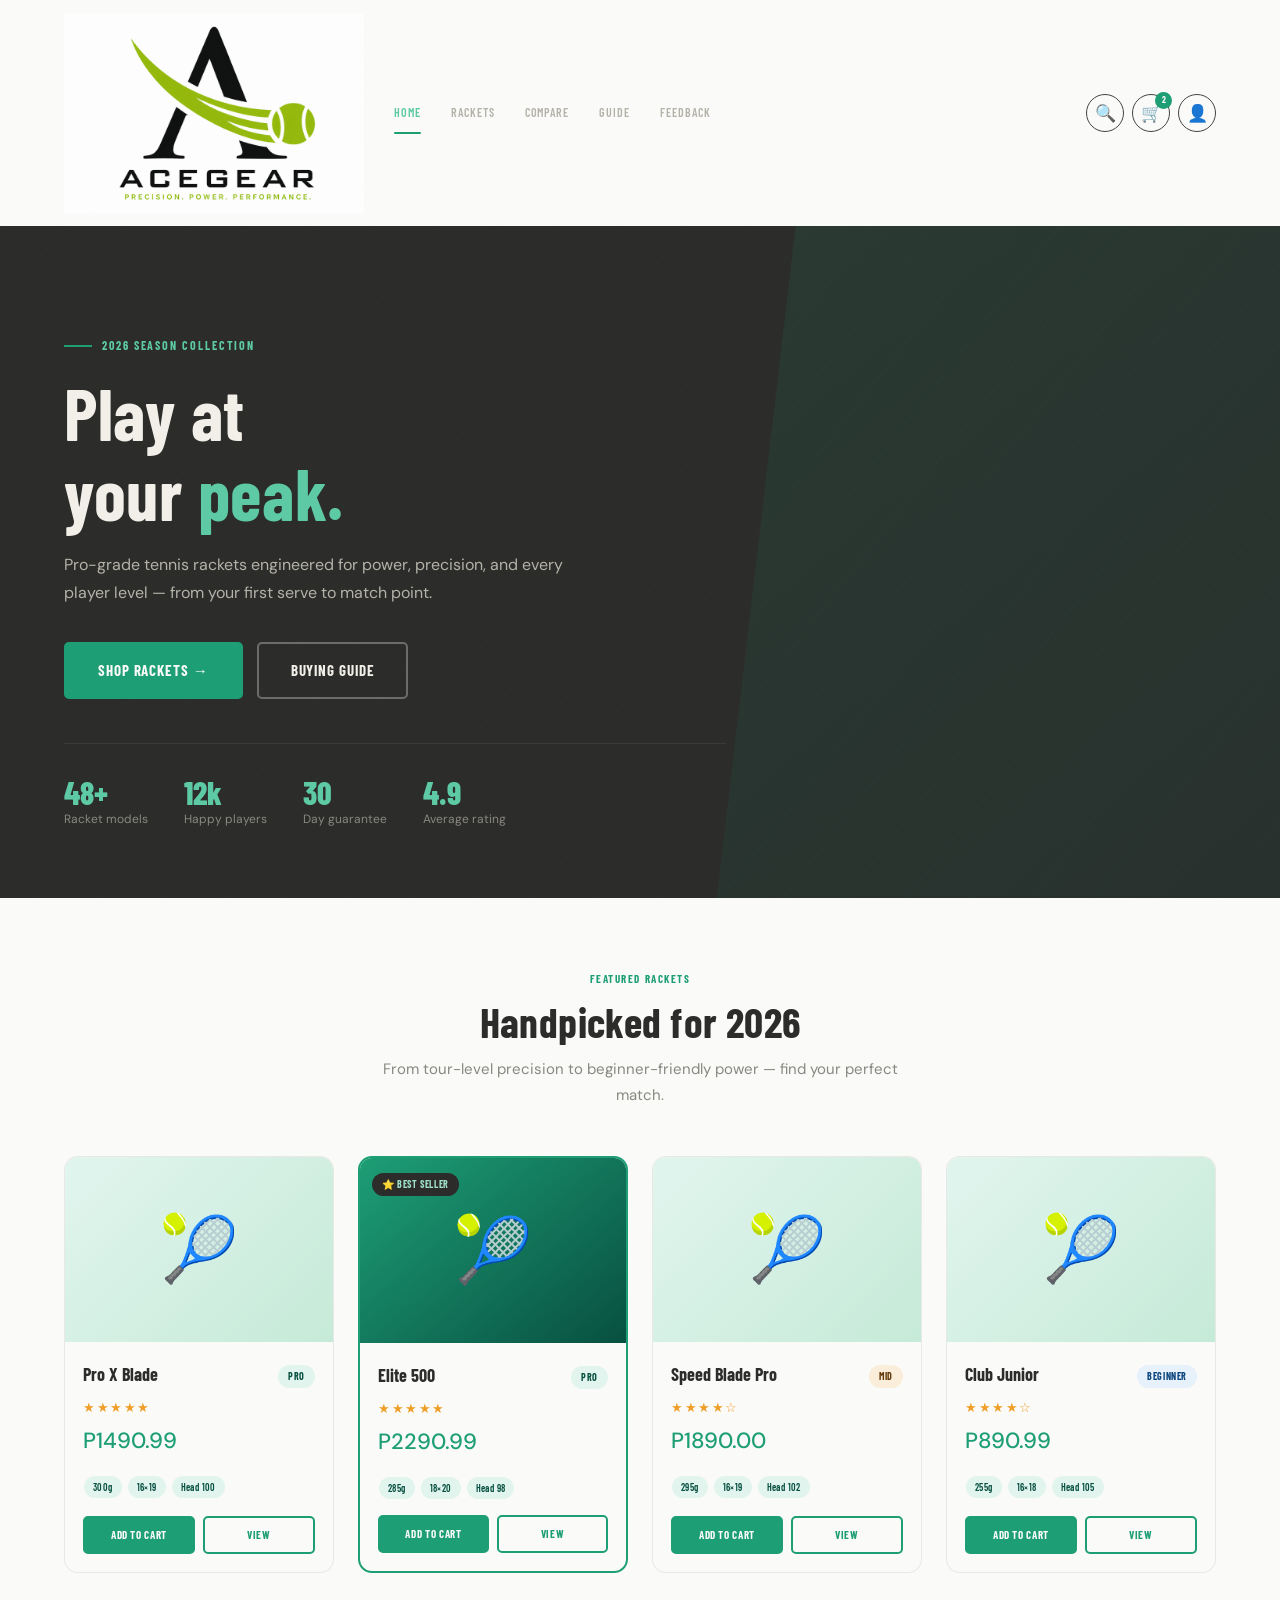
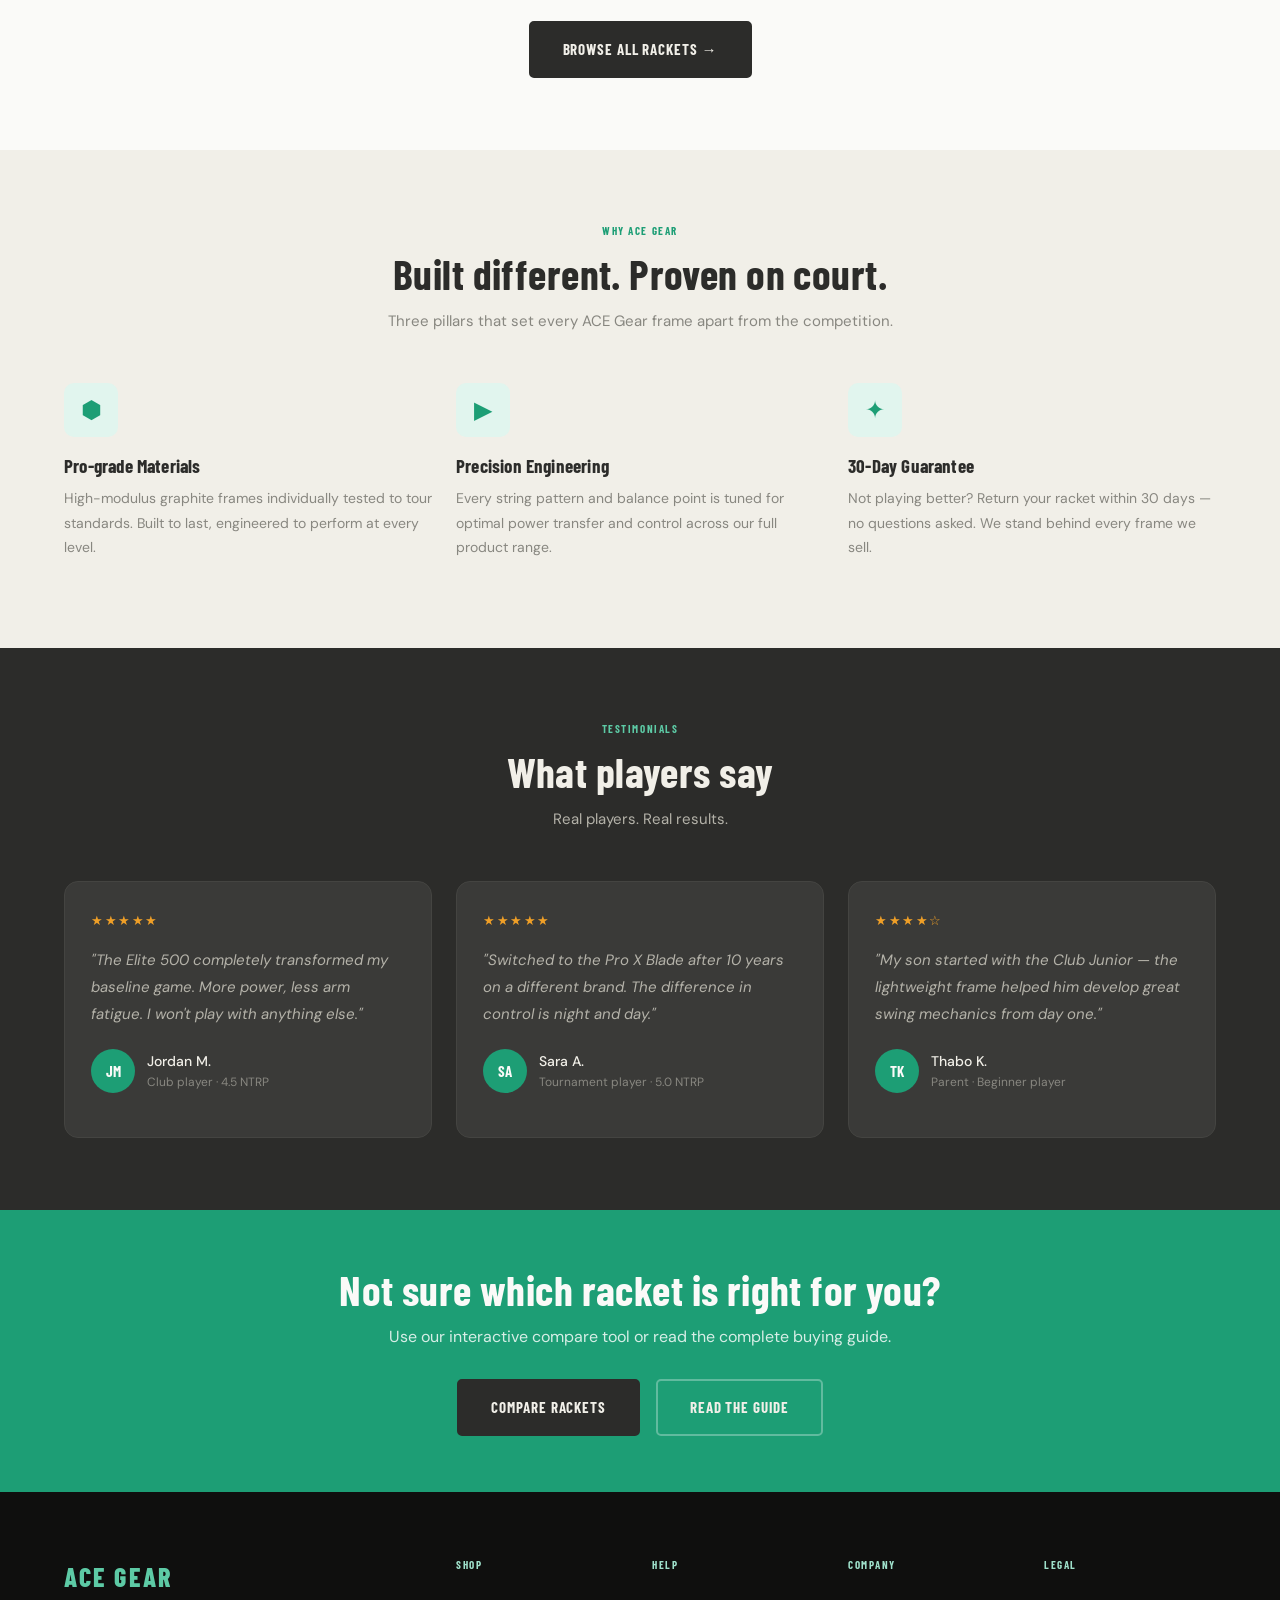
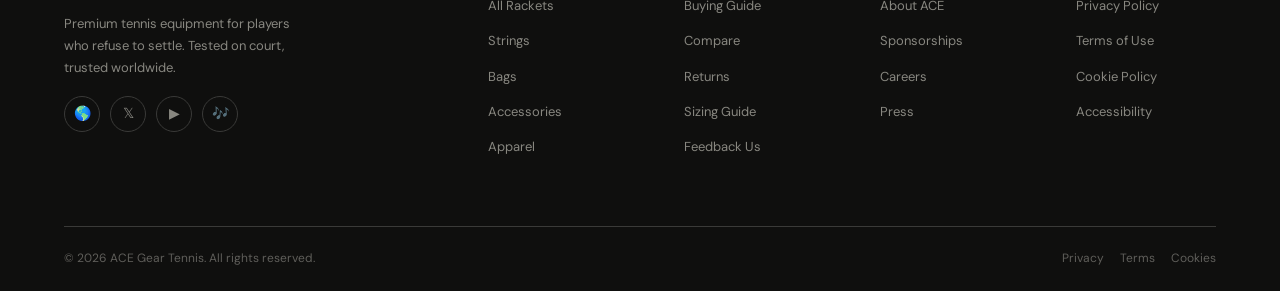
==== commit 08a21b05: "Update index.html" ====
--- a/index.html
+++ b/index.html
@@ -358,6 +358,6 @@
   </footer>
 
   <script src="https://cdn.jsdelivr.net/npm/bootstrap@5.3.3/dist/js/bootstrap.bundle.min.js"></script>
-  <script src="js/main.js"></script>
+  <script src="main.js"></script>
 </body>
 </html>
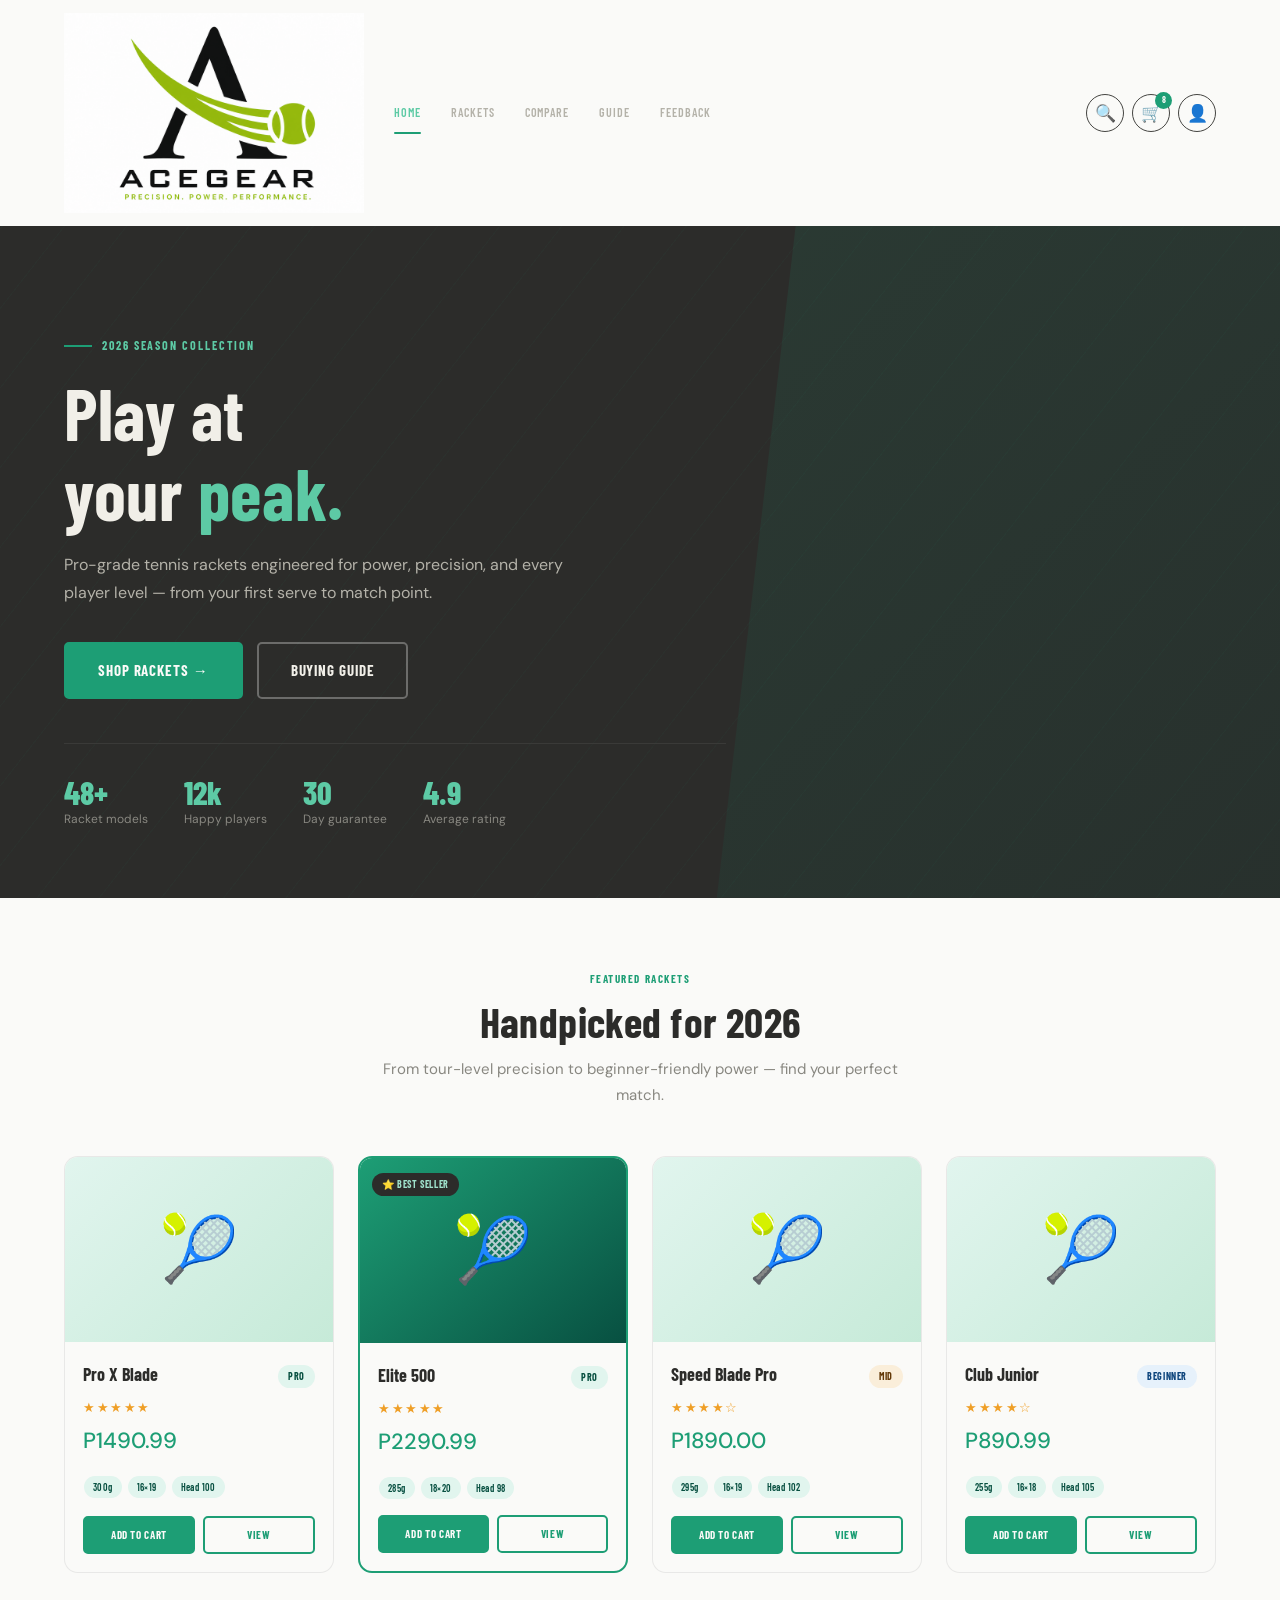
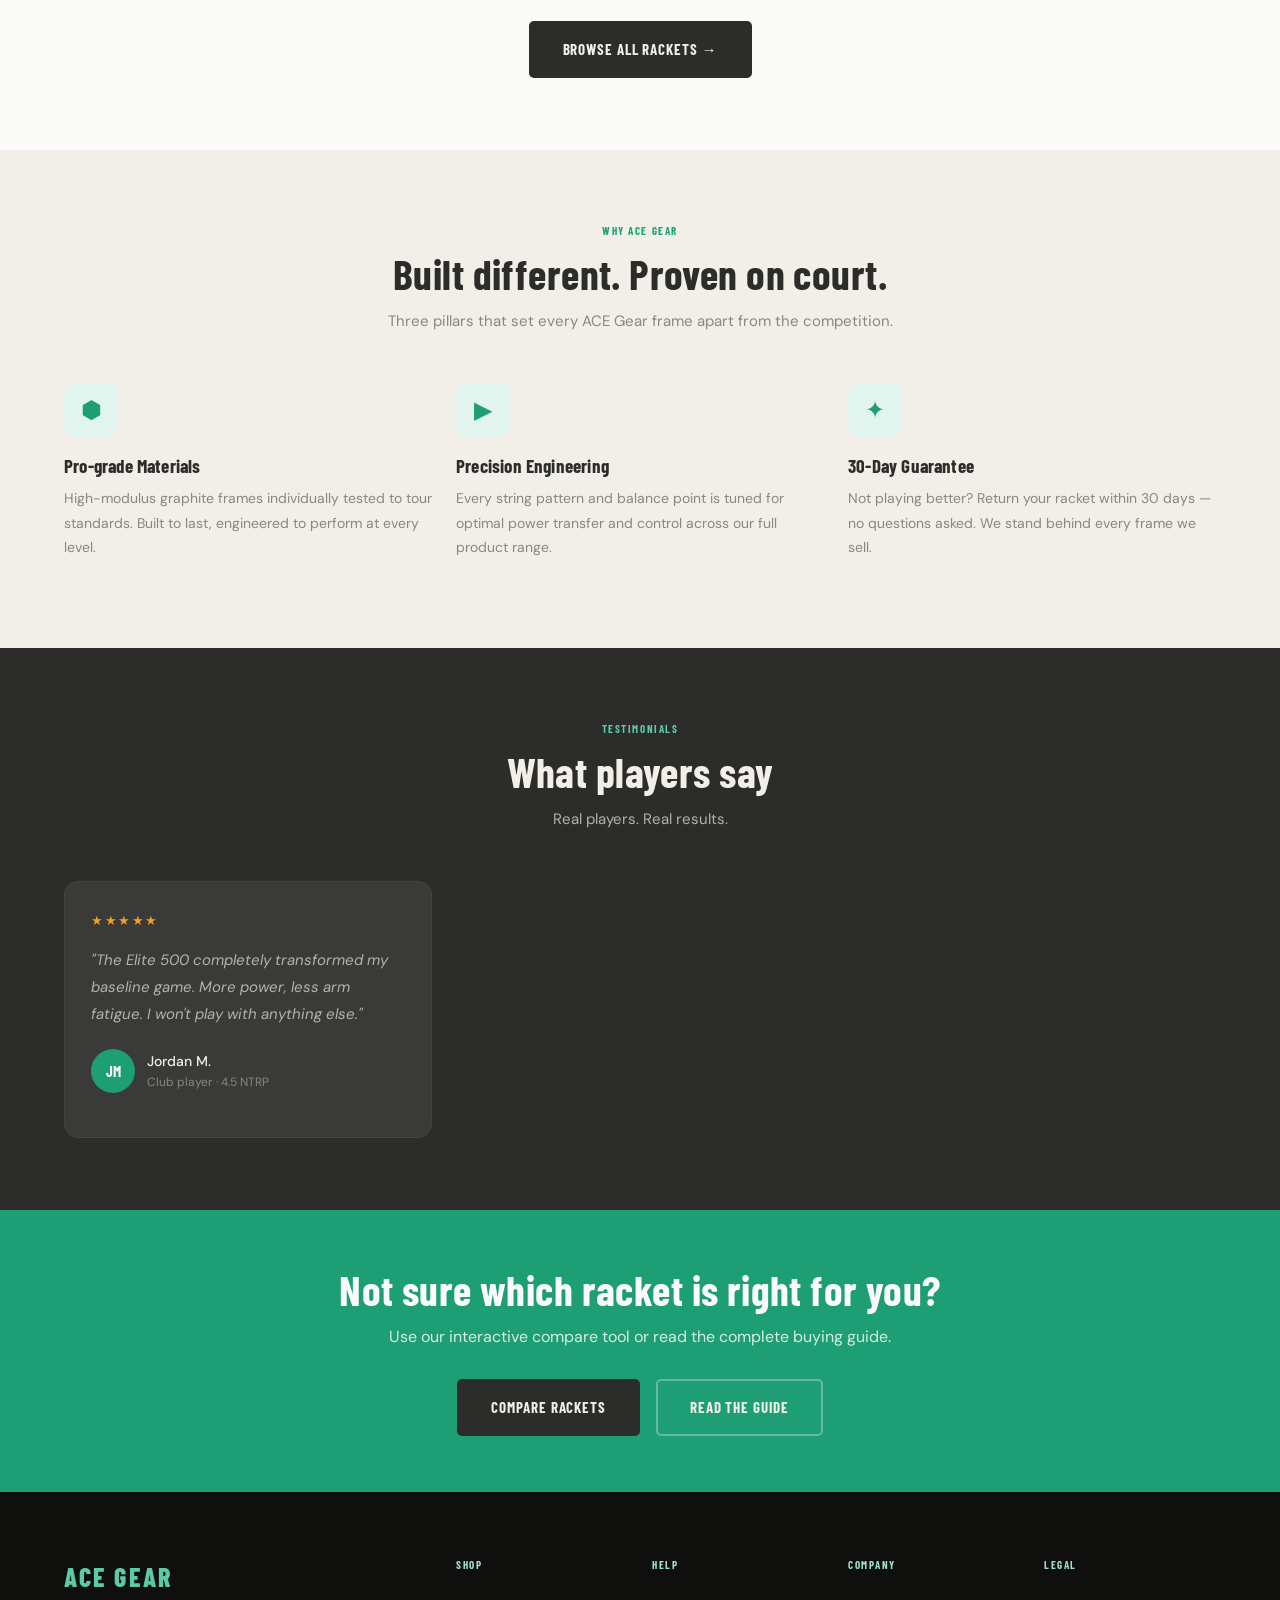
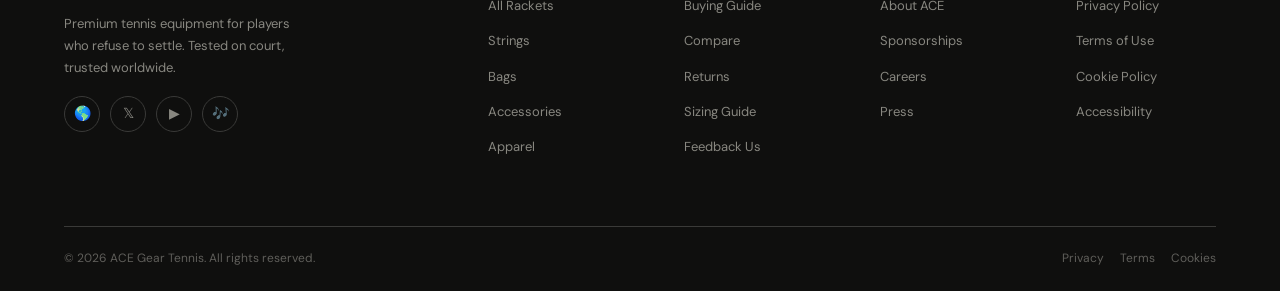
==== commit abc17543: "Update index.html" ====
--- a/index.html
+++ b/index.html
@@ -26,7 +26,7 @@
       <div class="nav-actions">
         <button class="nav-icon" aria-label="Search">&#128269;</button>
         <button class="nav-icon" aria-label="Shopping cart">
-          &#128722;<span class="cart-dot">2</span>
+          &#128722;<span class="cart-dot">8</span>
         </button>
         <button class="nav-icon" aria-label="Account">&#128100;</button>
         <button class="nav-toggler" aria-label="Toggle navigation" aria-expanded="false">&#9776;</button>
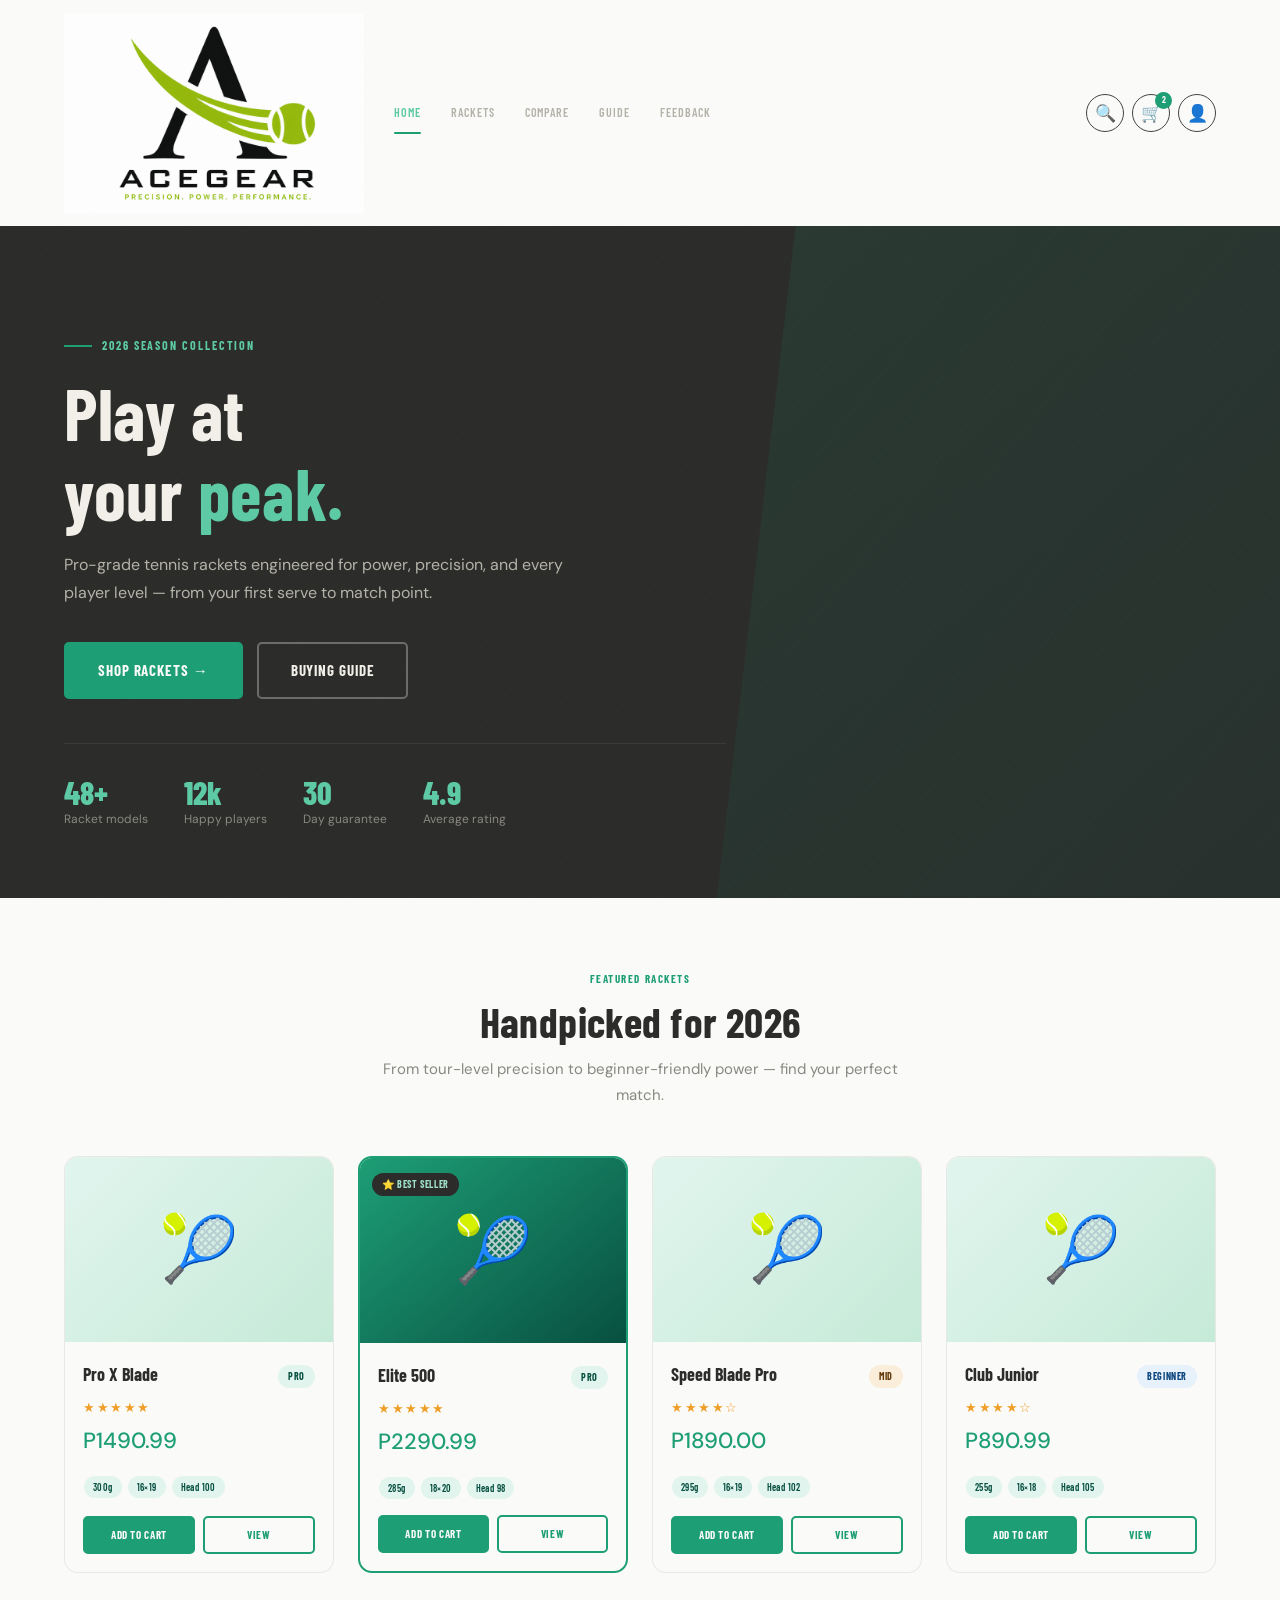
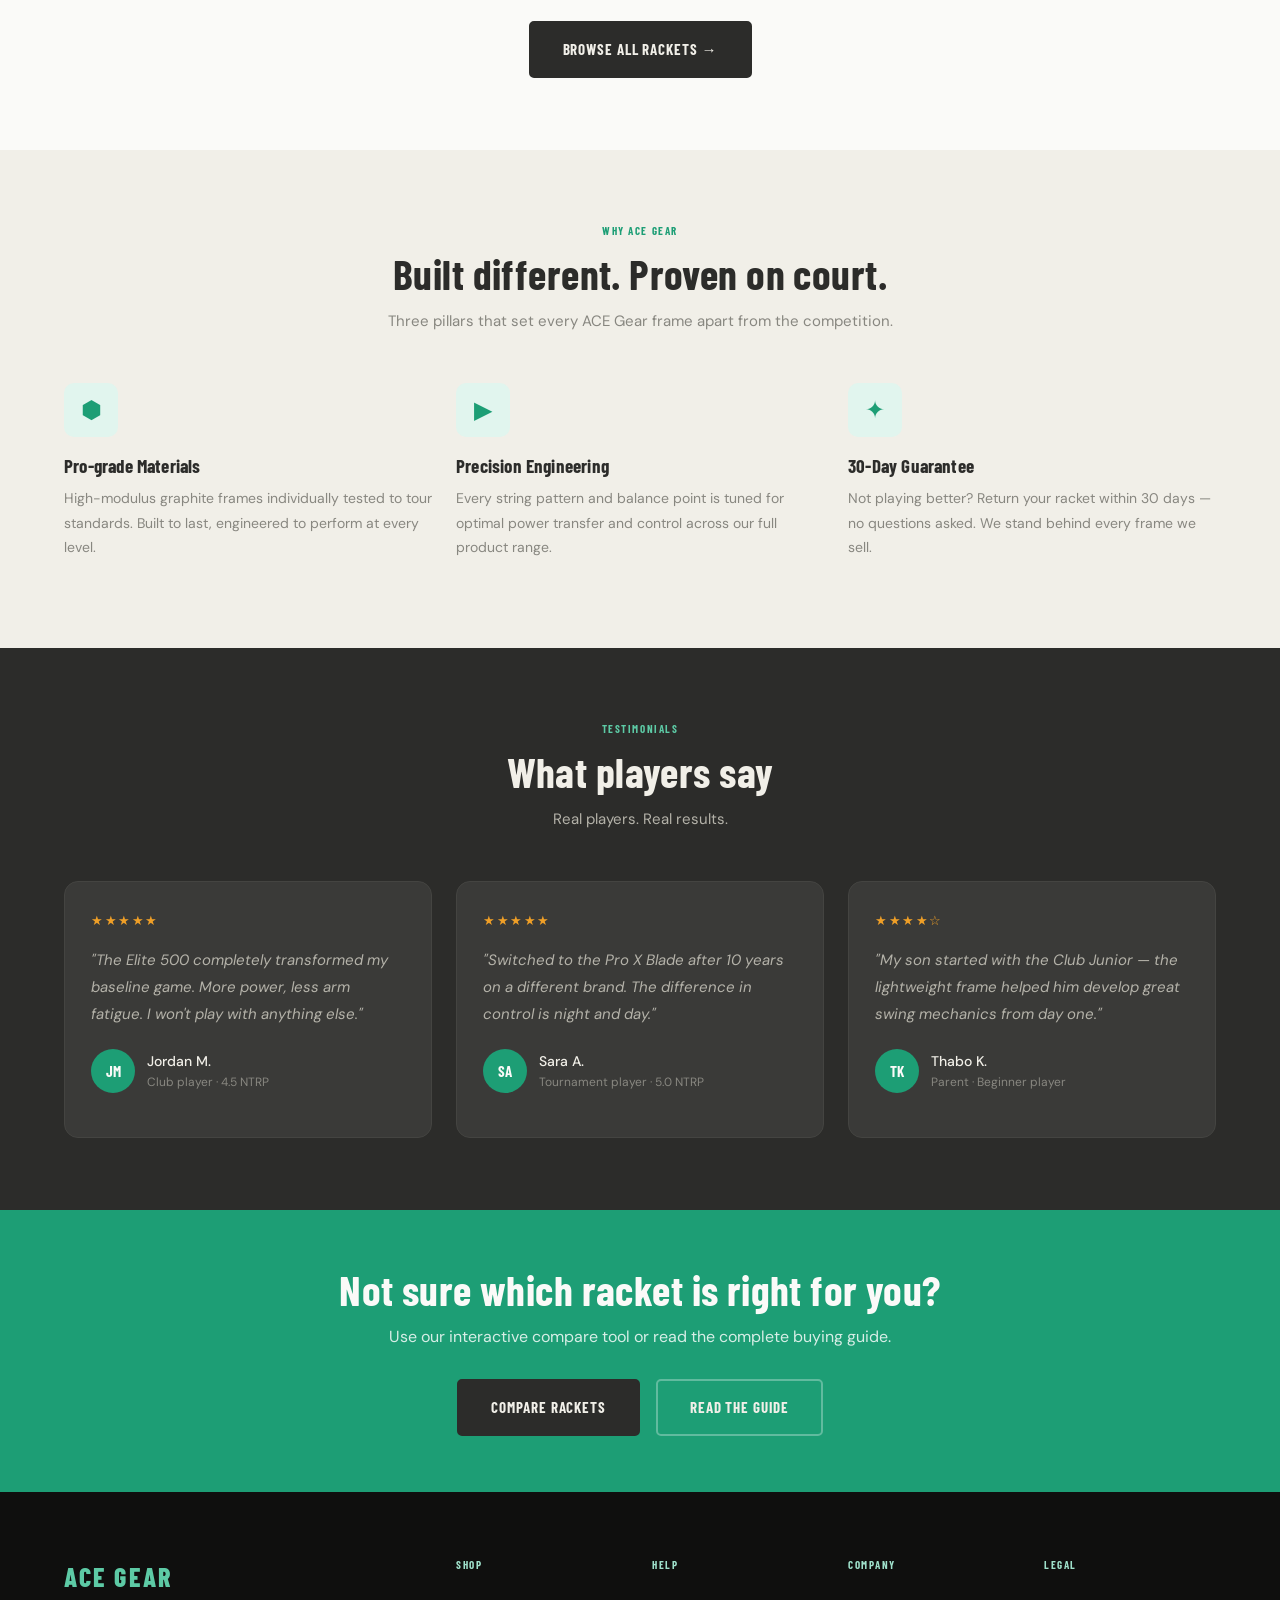
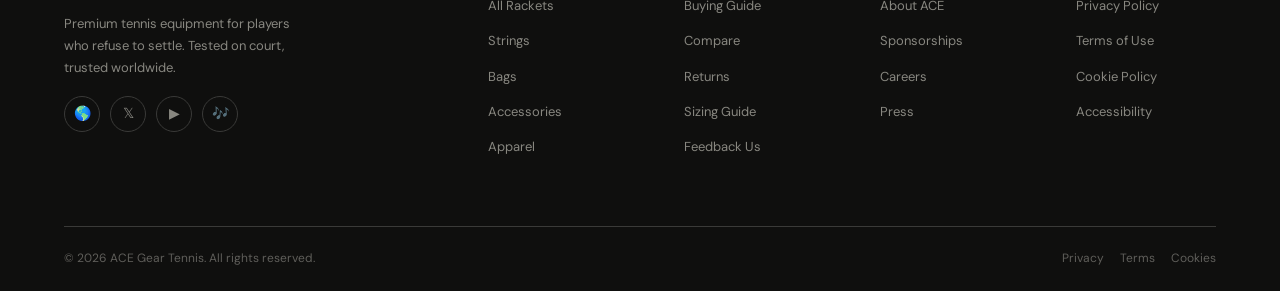
==== commit 1d3e0dd1: "Update index.html" ====
--- a/index.html
+++ b/index.html
@@ -26,7 +26,7 @@
       <div class="nav-actions">
         <button class="nav-icon" aria-label="Search">&#128269;</button>
         <button class="nav-icon" aria-label="Shopping cart">
-          &#128722;<span class="cart-dot">8</span>
+          &#128722;<span class="cart-dot">2</span>
         </button>
         <button class="nav-icon" aria-label="Account">&#128100;</button>
         <button class="nav-toggler" aria-label="Toggle navigation" aria-expanded="false">&#9776;</button>
